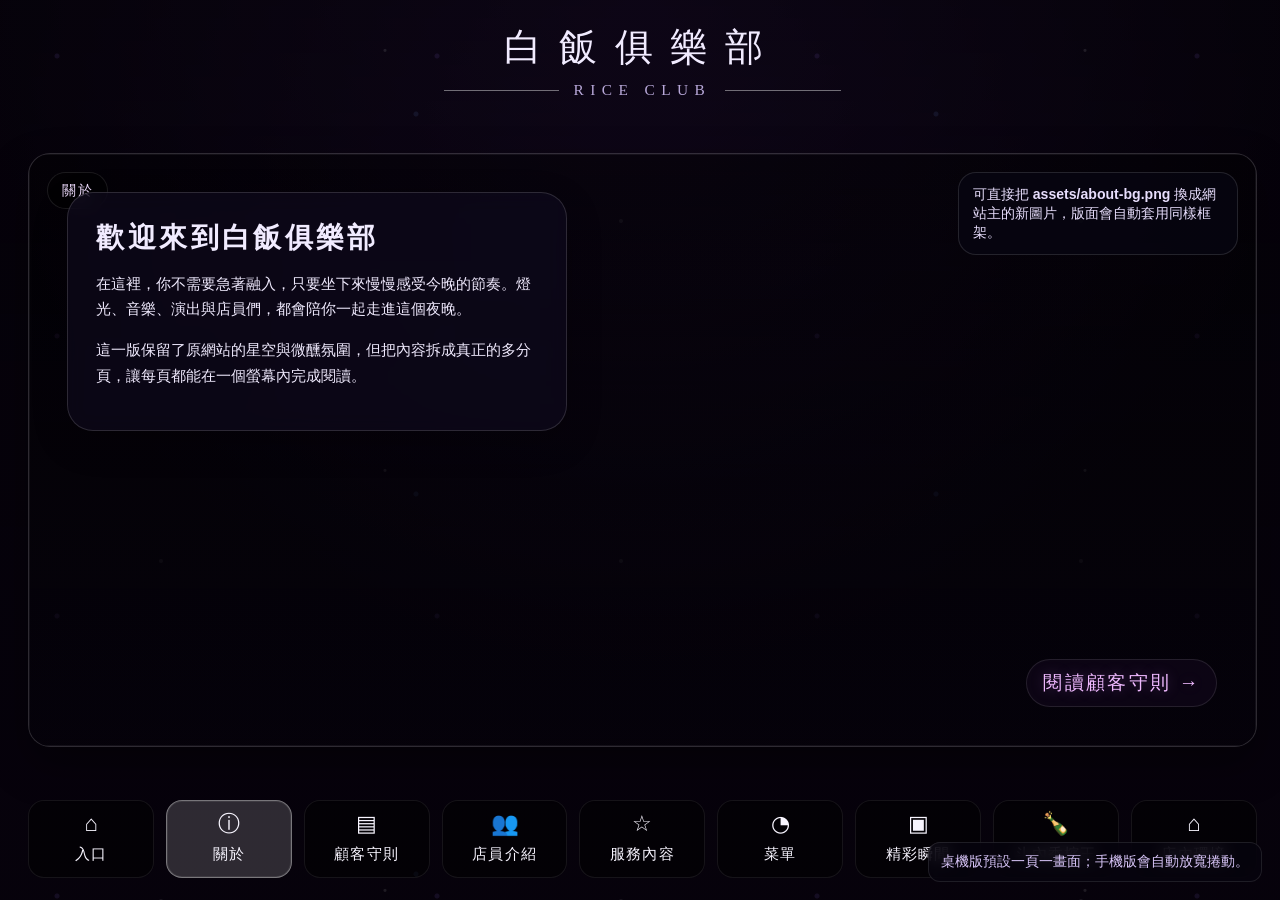
==== about.html @ c39b4acf "Add files via upload" ====
<!doctype html>
<html lang="zh-Hant">
<head>
  <meta charset="utf-8">
  <meta name="viewport" content="width=device-width, initial-scale=1">
  <title>關於｜白飯俱樂部 Demo</title>
  <link rel="stylesheet" href="style.css">
</head>
<body class="page">
  <div class="page-shell">
    <header class="site-header">
      <h1 class="brand-cn">白飯俱樂部</h1>
      <div class="brand-en-wrap"><span class="brand-line"></span><span class="brand-en">RICE CLUB</span><span class="brand-line"></span></div>
    </header>
    <main class="main-frame">
      <section class="showcase" style="background-image:url('assets/about-bg.png')">
        <div class="page-tag">關於</div>
        <div class="replace-box">可直接把 <strong>assets/about-bg.png</strong> 換成網站主的新圖片，版面會自動套用同樣框架。</div>
        <div class="content-overlay">
  <div class="content-top">
    <div class="info-card">
      <h2>歡迎來到白飯俱樂部</h2>
      <p>在這裡，你不需要急著融入，只要坐下來慢慢感受今晚的節奏。燈光、音樂、演出與店員們，都會陪你一起走進這個夜晚。</p>
      <p>這一版保留了原網站的星空與微醺氛圍，但把內容拆成真正的多分頁，讓每頁都能在一個螢幕內完成閱讀。</p>
    </div>
  </div>
  <a class="callout-link" href="rules.html">閱讀顧客守則 →</a></div>
      </section>
    </main>
    <nav class="bottom-nav"><a class="nav-btn" href="index.html"><span class="nav-icon">⌂</span><span class="nav-label">入口</span></a>
<a class="nav-btn active" href="about.html"><span class="nav-icon">ⓘ</span><span class="nav-label">關於</span></a>
<a class="nav-btn" href="rules.html"><span class="nav-icon">▤</span><span class="nav-label">顧客守則</span></a>
<a class="nav-btn" href="staff.html"><span class="nav-icon">👥</span><span class="nav-label">店員介紹</span></a>
<a class="nav-btn" href="services.html"><span class="nav-icon">☆</span><span class="nav-label">服務內容</span></a>
<a class="nav-btn" href="menu.html"><span class="nav-icon">◔</span><span class="nav-label">菜單</span></a>
<a class="nav-btn" href="gallery.html"><span class="nav-icon">▣</span><span class="nav-label">精彩瞬間</span></a>
<a class="nav-btn" href="ranking.html"><span class="nav-icon">🍾</span><span class="nav-label">斗內香檳王</span></a>
<a class="nav-btn" href="environment.html"><span class="nav-icon">⌂</span><span class="nav-label">店內環境</span></a></nav>
  </div>
  <div class="note">桌機版預設一頁一畫面；手機版會自動放寬捲動。</div>
</body>
</html>
---- style.css ----
:root {
  --bg: #07030f;
  --panel: rgba(10, 7, 20, 0.52);
  --panel-strong: rgba(7, 4, 15, 0.78);
  --line: rgba(255,255,255,0.16);
  --text: #f1ebff;
  --muted: #b8a8d9;
  --accent: #d38dff;
  --accent-2: #7aa2ff;
  --nav-bg: rgba(0,0,0,0.50);
  --nav-active: rgba(255,255,255,0.16);
  --shadow: 0 18px 40px rgba(0,0,0,0.38);
  --radius: 22px;
}
* { box-sizing: border-box; }
html { scroll-behavior: smooth; }
body {
  margin: 0;
  font-family: "Noto Sans TC", "Microsoft JhengHei", sans-serif;
  color: var(--text);
  background: radial-gradient(circle at top, #26133d 0%, #08030e 60%);
}
body.page {
  min-height: 100vh;
  overflow: hidden;
}
.page-shell {
  min-height: 100vh;
  display: grid;
  grid-template-rows: auto 1fr auto;
  padding: 18px 28px 22px;
  gap: 14px;
  position: relative;
  isolation: isolate;
}
.page-shell::before {
  content: "";
  position: fixed;
  inset: 0;
  background: linear-gradient(180deg, rgba(5,2,9,0.75), rgba(5,2,9,0.45));
  z-index: -2;
}
.page-shell::after {
  content: "";
  position: fixed;
  inset: 0;
  background-image:
    radial-gradient(circle at 15% 20%, rgba(160,120,255,0.18) 0 2px, transparent 3px),
    radial-gradient(circle at 35% 65%, rgba(255,255,255,0.12) 0 1.5px, transparent 2.5px),
    radial-gradient(circle at 80% 30%, rgba(120,170,255,0.17) 0 2px, transparent 3px),
    radial-gradient(circle at 55% 12%, rgba(255,255,255,0.18) 0 1px, transparent 2px);
  background-size: 380px 280px, 460px 340px, 520px 380px, 700px 420px;
  opacity: .55;
  z-index: -1;
  pointer-events: none;
}
.site-header {
  text-align: center;
  padding-top: 4px;
}
.brand-cn {
  font-family: Georgia, "Times New Roman", serif;
  font-size: clamp(1.8rem, 3vw, 3.4rem);
  letter-spacing: .45em;
  margin: 0;
  font-weight: 500;
}
.brand-en-wrap {
  display: inline-flex;
  align-items: center;
  gap: 14px;
  margin-top: 8px;
}
.brand-line {
  width: clamp(84px, 9vw, 160px);
  height: 1px;
  background: rgba(255,255,255,0.42);
}
.brand-en {
  font-family: Georgia, serif;
  letter-spacing: .42em;
  color: var(--muted);
  font-size: clamp(.8rem, 1.2vw, 1rem);
}
.main-frame {
  display: grid;
  place-items: center;
  min-height: 0;
}
.showcase {
  width: min(1500px, 96vw);
  height: min(66vh, 760px);
  border-radius: var(--radius);
  position: relative;
  overflow: hidden;
  border: 1px solid var(--line);
  box-shadow: var(--shadow);
  background-size: cover;
  background-position: center;
  background-repeat: no-repeat;
}
.showcase::before {
  content: "";
  position: absolute;
  inset: 0;
  background: linear-gradient(180deg, rgba(0,0,0,0.38), rgba(5,3,10,0.55));
}
.showcase::after {
  content: "";
  position: absolute;
  inset: 0;
  box-shadow: inset 0 0 0 1px rgba(255,255,255,0.06);
  pointer-events: none;
}
.content-overlay {
  position: absolute;
  inset: 0;
  display: grid;
  grid-template-rows: 1fr auto;
  padding: clamp(20px, 3vw, 40px);
}
.content-top {
  display: flex;
  align-items: flex-start;
  justify-content: space-between;
  gap: 20px;
}
.content-top.centered {
  justify-content: center;
  align-items: center;
  text-align: center;
}
.info-card {
  max-width: min(500px, 42vw);
  background: rgba(16, 11, 32, 0.58);
  border: 1px solid rgba(255,255,255,0.14);
  backdrop-filter: blur(10px);
  border-radius: 26px;
  padding: 26px 28px;
  box-shadow: 0 12px 35px rgba(0,0,0,0.22);
}
.info-card h2 {
  margin: 0 0 14px;
  font-size: clamp(1.2rem, 2.2vw, 2rem);
  letter-spacing: .12em;
}
.info-card p, .info-card li {
  color: #efe9fd;
  line-height: 1.75;
  font-size: clamp(.92rem, 1.15vw, 1.02rem);
}
.info-card ul {
  margin: 0;
  padding-left: 1.25rem;
}
.hero-copy {
  max-width: 760px;
  margin: auto auto 0;
  text-align: center;
}
.hero-copy .lead {
  font-size: clamp(1.6rem, 3vw, 3rem);
  letter-spacing: .16em;
  margin: 0 0 10px;
  color: #efcafc;
  text-shadow: 0 0 18px rgba(211,141,255,0.28);
}
.hero-copy p {
  margin: 0 auto;
  max-width: 740px;
  color: #ede4ff;
  font-size: clamp(1rem, 1.35vw, 1.18rem);
}
.page-tag {
  position: absolute;
  top: 18px;
  left: 18px;
  padding: 8px 14px;
  border-radius: 999px;
  background: rgba(0,0,0,0.45);
  border: 1px solid rgba(255,255,255,0.1);
  font-size: .9rem;
  letter-spacing: .12em;
  color: #f0ddff;
}
.callout-link {
  justify-self: end;
  align-self: end;
  display: inline-flex;
  align-items: center;
  gap: 10px;
  color: #efb9ff;
  text-decoration: none;
  font-size: clamp(1rem, 1.5vw, 1.25rem);
  letter-spacing: .12em;
  text-shadow: 0 0 14px rgba(211,141,255,0.28);
  padding: 10px 16px;
  border-radius: 999px;
  background: rgba(30, 14, 40, 0.35);
  border: 1px solid rgba(255,255,255,0.10);
}
.callout-link:hover { background: rgba(45, 18, 60, 0.55); }
.bottom-nav {
  width: min(1500px, 96vw);
  margin: 0 auto;
  display: grid;
  grid-template-columns: repeat(9, minmax(0,1fr));
  gap: 12px;
}
.nav-btn {
  display: flex;
  flex-direction: column;
  align-items: center;
  justify-content: center;
  min-height: 78px;
  text-decoration: none;
  color: #f8f5ff;
  border-radius: 16px;
  background: var(--nav-bg);
  border: 1px solid rgba(255,255,255,0.08);
  transition: transform .15s ease, background .18s ease, border-color .18s ease;
  text-align: center;
  padding: 8px;
}
.nav-btn:hover { transform: translateY(-2px); background: rgba(22,22,35,.72); }
.nav-btn.active {
  background: var(--nav-active);
  border-color: rgba(255,255,255,0.36);
  box-shadow: inset 0 0 0 1px rgba(255,255,255,0.08);
}
.nav-icon { font-size: 1.4rem; line-height: 1; margin-bottom: 8px; }
.nav-label { font-size: .95rem; letter-spacing: .08em; }
.note {
  position: fixed;
  right: 18px;
  bottom: 18px;
  z-index: 30;
  background: rgba(7,4,15,0.78);
  color: #d8c5f8;
  border: 1px solid rgba(255,255,255,0.10);
  padding: 10px 12px;
  border-radius: 12px;
  font-size: .85rem;
  backdrop-filter: blur(8px);
}
.two-col {
  display: grid;
  grid-template-columns: 1fr 1fr;
  gap: 24px;
  width: 100%;
  align-items: center;
}
.screenshot-panel {
  background: rgba(10, 7, 20, 0.42);
  border: 1px solid rgba(255,255,255,0.12);
  border-radius: 22px;
  padding: 10px;
  box-shadow: var(--shadow);
}
.screenshot-panel img {
  width: 100%;
  display: block;
  border-radius: 14px;
}
.replace-box {
  position: absolute;
  right: 18px;
  top: 18px;
  background: rgba(8,6,18,0.74);
  border: 1px solid rgba(255,255,255,0.12);
  border-radius: 18px;
  padding: 12px 14px;
  color: #e8defd;
  font-size: .88rem;
  max-width: 280px;
}
@media (max-width: 1180px) {
  body.page { overflow: auto; }
  .page-shell { min-height: auto; padding-bottom: 28px; }
  .showcase { height: auto; min-height: 68vh; }
  .two-col { grid-template-columns: 1fr; }
  .content-top { flex-direction: column; }
  .info-card { max-width: none; width: 100%; }
  .bottom-nav {
    grid-template-columns: repeat(3, 1fr);
    position: static;
  }
}
@media (max-width: 760px) {
  .page-shell { padding: 14px; gap: 12px; }
  .showcase { width: 100%; min-height: 62vh; }
  .content-overlay { padding: 18px; }
  .bottom-nav { width: 100%; gap: 8px; }
  .nav-btn { min-height: 64px; }
  .nav-icon { font-size: 1.2rem; margin-bottom: 6px; }
  .nav-label { font-size: .82rem; }
  .replace-box, .note { display: none; }
}
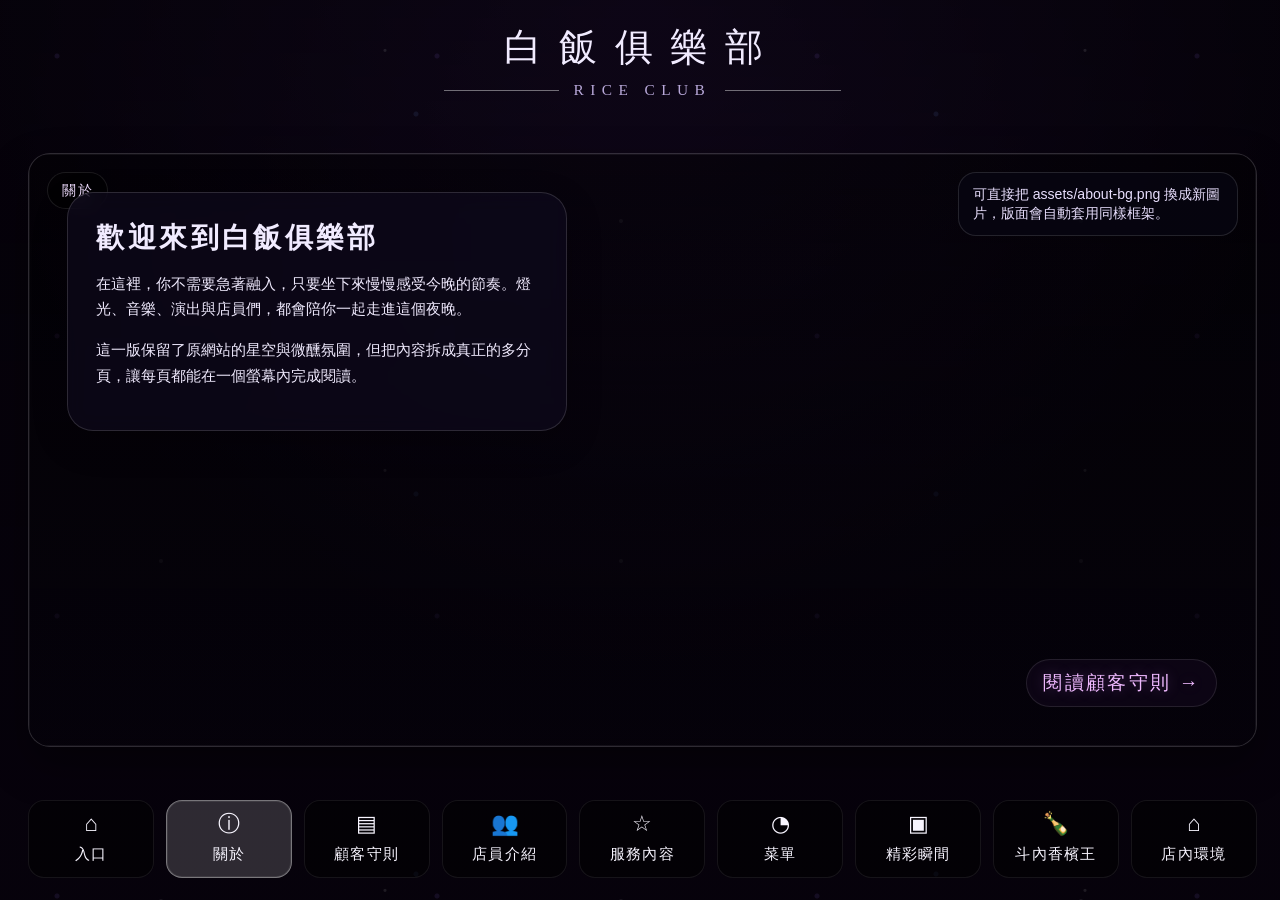
==== commit ae9f3477: "Simplify replace-box description in about.html Removed the mention of 'assets/' in the replace-box d" ====
--- a/about.html
+++ b/about.html
@@ -15,7 +15,7 @@
     <main class="main-frame">
       <section class="showcase" style="background-image:url('assets/about-bg.png')">
         <div class="page-tag">關於</div>
-        <div class="replace-box">可直接把 <strong>assets/about-bg.png</strong> 換成網站主的新圖片，版面會自動套用同樣框架。</div>
+        <div class="replace-box">可直接把 assets/about-bg.png 換成新圖片，版面會自動套用同樣框架。</div>
         <div class="content-overlay">
   <div class="content-top">
     <div class="info-card">
@@ -37,6 +37,5 @@
 <a class="nav-btn" href="ranking.html"><span class="nav-icon">🍾</span><span class="nav-label">斗內香檳王</span></a>
 <a class="nav-btn" href="environment.html"><span class="nav-icon">⌂</span><span class="nav-label">店內環境</span></a></nav>
   </div>
-  <div class="note">桌機版預設一頁一畫面；手機版會自動放寬捲動。</div>
 </body>
-</html>+</html>
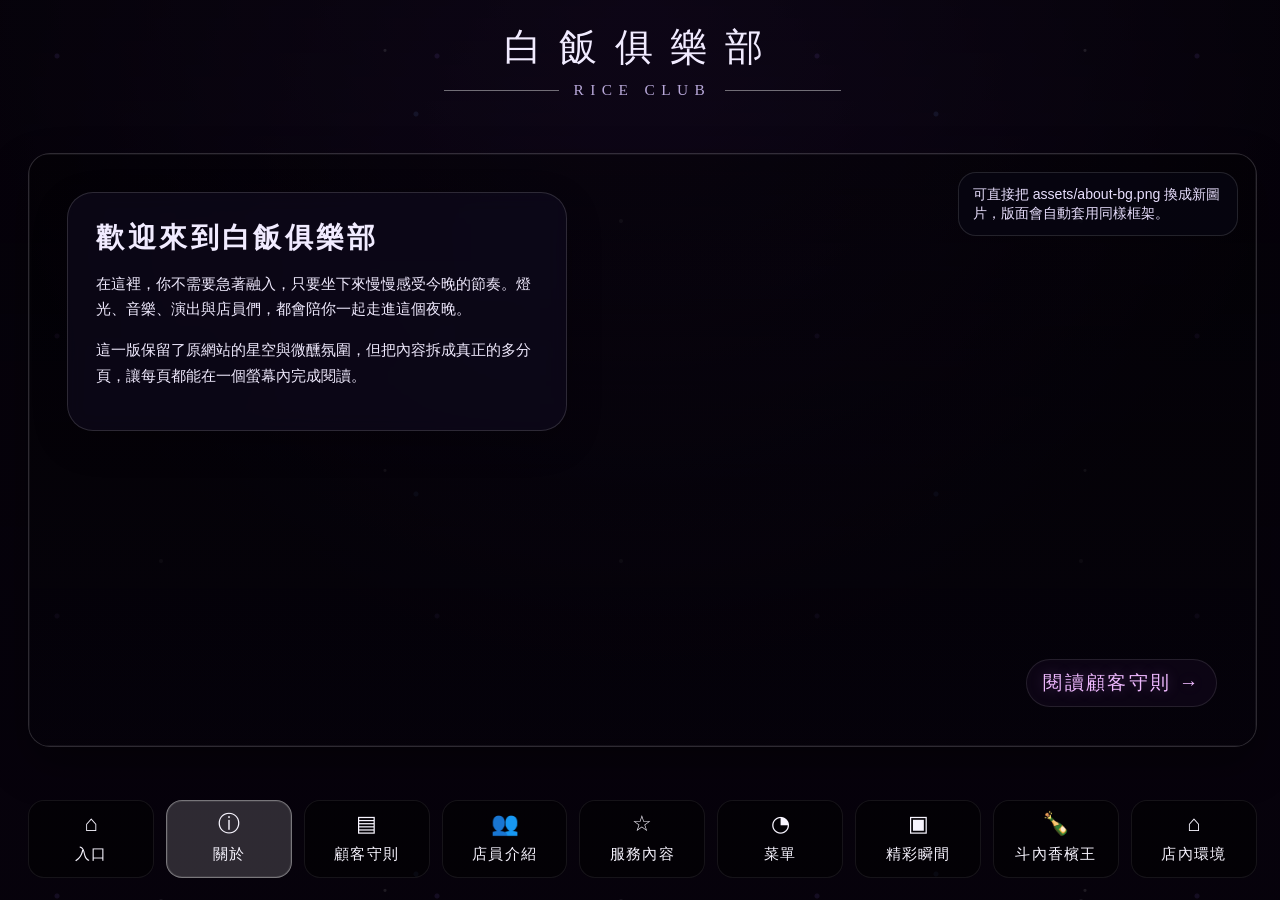
==== commit fb9a96cc: "Remove '關於' tag from about.html" ====
--- a/about.html
+++ b/about.html
@@ -14,7 +14,6 @@
     </header>
     <main class="main-frame">
       <section class="showcase" style="background-image:url('assets/about-bg.png')">
-        <div class="page-tag">關於</div>
         <div class="replace-box">可直接把 assets/about-bg.png 換成新圖片，版面會自動套用同樣框架。</div>
         <div class="content-overlay">
   <div class="content-top">
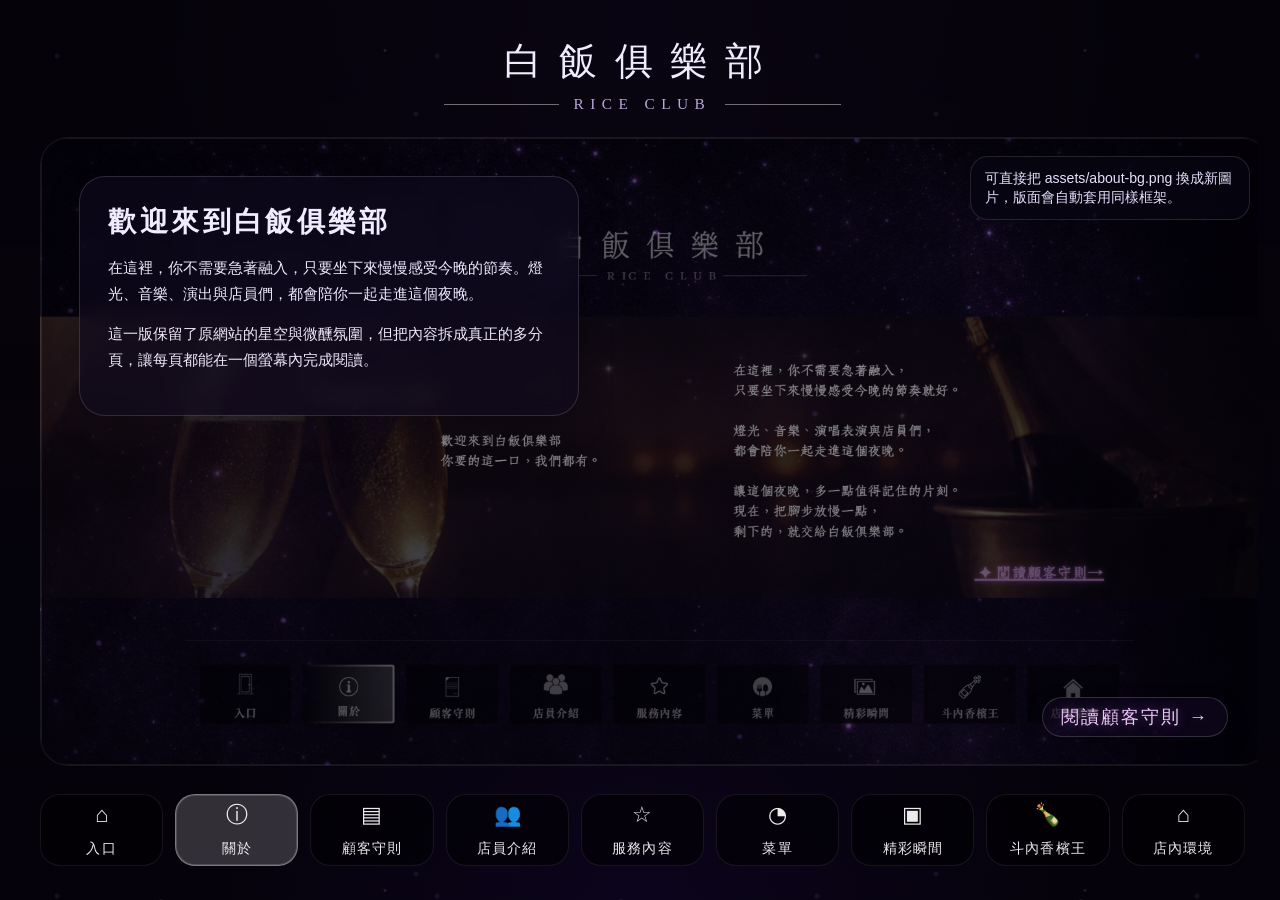
==== commit 7a786b0f: "Update about.html" ====
--- a/about.html
+++ b/about.html
@@ -26,15 +26,17 @@
   <a class="callout-link" href="rules.html">閱讀顧客守則 →</a></div>
       </section>
     </main>
-    <nav class="bottom-nav"><a class="nav-btn" href="index.html"><span class="nav-icon">⌂</span><span class="nav-label">入口</span></a>
-<a class="nav-btn active" href="about.html"><span class="nav-icon">ⓘ</span><span class="nav-label">關於</span></a>
-<a class="nav-btn" href="rules.html"><span class="nav-icon">▤</span><span class="nav-label">顧客守則</span></a>
-<a class="nav-btn" href="staff.html"><span class="nav-icon">👥</span><span class="nav-label">店員介紹</span></a>
-<a class="nav-btn" href="services.html"><span class="nav-icon">☆</span><span class="nav-label">服務內容</span></a>
-<a class="nav-btn" href="menu.html"><span class="nav-icon">◔</span><span class="nav-label">菜單</span></a>
-<a class="nav-btn" href="gallery.html"><span class="nav-icon">▣</span><span class="nav-label">精彩瞬間</span></a>
-<a class="nav-btn" href="ranking.html"><span class="nav-icon">🍾</span><span class="nav-label">斗內香檳王</span></a>
-<a class="nav-btn" href="environment.html"><span class="nav-icon">⌂</span><span class="nav-label">店內環境</span></a></nav>
+    <nav class="bottom-nav">
+  <a class="nav-btn" href="index.html"><span class="nav-icon">⌂</span><span class="nav-label">入口</span></a>
+  <a class="nav-btn active" href="about.html"><span class="nav-icon">ⓘ</span><span class="nav-label">關於</span></a>
+  <a class="nav-btn" href="rules.html"><span class="nav-icon">▤</span><span class="nav-label">顧客守則</span></a>
+  <a class="nav-btn" href="staff.html"><span class="nav-icon">👥</span><span class="nav-label">店員介紹</span></a>
+  <a class="nav-btn" href="services.html"><span class="nav-icon">☆</span><span class="nav-label">服務內容</span></a>
+  <a class="nav-btn" href="menu.html"><span class="nav-icon">◔</span><span class="nav-label">菜單</span></a>
+  <a class="nav-btn" href="gallery.html"><span class="nav-icon">▣</span><span class="nav-label">精彩瞬間</span></a>
+  <a class="nav-btn" href="ranking.html"><span class="nav-icon">🍾</span><span class="nav-label">斗內香檳王</span></a>
+  <a class="nav-btn" href="environment.html"><span class="nav-icon">⌂</span><span class="nav-label">店內環境</span></a>
+</nav>
   </div>
 </body>
 </html>
--- a/style.css
+++ b/style.css
@@ -296,3 +296,324 @@
   .nav-label { font-size: .82rem; }
   .replace-box, .note { display: none; }
 }
+html, body {
+  height: 100%;
+  margin: 0;
+}
+
+body.page {
+  min-height: 100vh;
+  overflow: hidden;
+}
+
+.page-shell {
+  height: 100vh;
+  display: grid;
+  grid-template-rows: auto 1fr auto;
+  background:
+    radial-gradient(circle at top, rgba(90, 55, 160, 0.22), transparent 45%),
+    radial-gradient(circle at bottom, rgba(30, 10, 70, 0.55), transparent 40%),
+    #06030d;
+}
+
+.site-header {
+  padding: 18px 0 10px;
+  text-align: center;
+  flex-shrink: 0;
+}
+
+.main-frame {
+  min-height: 0;
+  overflow: hidden;
+  padding: 0 12px;
+}
+
+.showcase {
+  position: relative;
+  height: 100%;
+  min-height: 0;
+  overflow: hidden;
+  border-radius: 28px;
+  background-size: cover;
+  background-position: center center;
+  background-repeat: no-repeat;
+  border: 1px solid rgba(255,255,255,0.08);
+  box-shadow: inset 0 0 0 1px rgba(255,255,255,0.03);
+}
+
+.showcase::before {
+  content: "";
+  position: absolute;
+  inset: 0;
+  background: linear-gradient(to bottom, rgba(4, 2, 10, 0.35), rgba(4, 2, 10, 0.55));
+  pointer-events: none;
+}
+
+.content-overlay {
+  position: relative;
+  z-index: 1;
+  height: 100%;
+}
+
+.bottom-nav {
+  display: grid;
+  grid-template-columns: repeat(9, minmax(0, 1fr));
+  gap: 12px;
+  padding: 14px 12px 12px;
+}
+
+.nav-btn {
+  min-height: 72px;
+  border-radius: 20px;
+  background: rgba(0,0,0,0.52);
+  border: 1px solid rgba(255,255,255,0.08);
+  color: rgba(255,255,255,0.92);
+  text-decoration: none;
+  display: flex;
+  flex-direction: column;
+  justify-content: center;
+  align-items: center;
+  gap: 6px;
+}
+
+.nav-btn.active {
+  background: rgba(255,255,255,0.18);
+  box-shadow: inset 0 0 0 1px rgba(255,255,255,0.15);
+}
+
+.nav-icon {
+  font-size: 22px;
+  line-height: 1;
+}
+
+.nav-label {
+  font-size: 14px;
+  line-height: 1.2;
+}
+
+/* index 背景滿版但不滾動 */
+.showcase[style*="index-bg.png"] {
+  background-size: cover;
+  background-position: center;
+}
+
+/* about */
+.about-showcase .content-overlay {
+  background: transparent !important;
+  border: none !important;
+  box-shadow: none !important;
+}
+
+.about-split {
+  display: grid;
+  grid-template-columns: 1fr 1.15fr;
+  align-items: center;
+  gap: 72px;
+  height: 100%;
+  padding: 36px 72px 28px;
+}
+
+.about-left,
+.about-right {
+  background: transparent;
+  border: 0;
+  box-shadow: none;
+}
+
+.about-welcome {
+  margin: 0;
+  font-size: clamp(26px, 2.8vw, 44px);
+  line-height: 1.55;
+  font-weight: 500;
+  color: rgba(255,255,255,0.96);
+  text-shadow: 0 0 18px rgba(255, 215, 255, 0.18);
+}
+
+.about-right {
+  font-size: clamp(15px, 1.05vw, 21px);
+  line-height: 2;
+  color: rgba(255,255,255,0.92);
+}
+
+.about-right p {
+  margin: 0 0 18px;
+}
+
+.callout-link {
+  display: inline-block;
+  margin-top: 10px;
+  color: #e9b7ff;
+  text-decoration: none;
+  font-size: 20px;
+  text-shadow: 0 0 12px rgba(224, 153, 255, 0.35);
+}
+
+/* rules */
+.rules-layout {
+  display: grid;
+  grid-template-columns: 1fr 1.15fr;
+  align-items: center;
+  gap: 36px;
+  height: 100%;
+  padding: 28px 58px 24px;
+}
+
+.rules-link-wrap {
+  display: flex;
+  align-items: end;
+  justify-content: center;
+  height: 100%;
+  padding-bottom: 60px;
+}
+
+.rules-panel {
+  justify-self: end;
+  width: min(100%, 720px);
+  padding: 34px 36px;
+  border-radius: 32px;
+  background: rgba(35, 28, 68, 0.56);
+  border: 1px solid rgba(255,255,255,0.10);
+  box-shadow: 0 12px 30px rgba(0,0,0,0.22);
+  color: rgba(255,255,255,0.92);
+  backdrop-filter: blur(3px);
+  font-size: 13px;
+  line-height: 1.8;
+}
+
+.rules-title {
+  margin: 0 0 18px;
+  text-align: center;
+  font-size: 26px;
+  font-weight: 500;
+}
+
+.rules-panel ul {
+  margin: 0;
+  padding-left: 20px;
+}
+
+.rules-panel li {
+  margin-bottom: 7px;
+}
+
+/* staff */
+.staff-layout {
+  display: grid;
+  grid-template-rows: 1fr auto;
+  gap: 16px;
+  height: 100%;
+  padding: 24px 40px 22px;
+}
+
+.staff-grid {
+  display: grid;
+  grid-template-columns: repeat(5, 1fr);
+  grid-auto-rows: minmax(92px, 1fr);
+  gap: 10px;
+  align-content: center;
+}
+
+.staff-card {
+  position: relative;
+  overflow: hidden;
+  border-radius: 4px;
+  background: rgba(255,255,255,0.05);
+  border: 1px solid rgba(255,255,255,0.10);
+}
+
+.staff-card img {
+  width: 100%;
+  height: 100%;
+  object-fit: cover;
+  display: block;
+}
+
+.staff-card-lg {
+  grid-row: span 2;
+}
+
+.staff-card.placeholder {
+  display: flex;
+  align-items: center;
+  justify-content: center;
+  color: rgba(255,255,255,0.35);
+  font-size: 18px;
+  letter-spacing: 0.03em;
+  background: rgba(255,255,255,0.04);
+}
+
+.staff-layout .callout-link {
+  justify-self: end;
+  margin-top: 0;
+}
+
+/* 小一點時避免爆版 */
+@media (max-width: 1200px) {
+  .bottom-nav {
+    gap: 8px;
+  }
+
+  .nav-label {
+    font-size: 12px;
+  }
+
+  .about-split,
+  .rules-layout {
+    gap: 32px;
+    padding: 24px 32px 20px;
+  }
+
+  .staff-layout {
+    padding: 20px 24px 18px;
+  }
+}
+/* 每頁主內容區要能給右下角定位 */
+.showcase {
+  position: relative;
+}
+
+.content-overlay {
+  position: relative;
+  height: 100%;
+}
+
+/* 下一頁連結固定在右下角 */
+.callout-link {
+  position: absolute;
+  right: 40px;
+  bottom: 28px;
+  z-index: 3;
+  display: inline-flex;
+  align-items: center;
+  justify-content: center;
+  padding: 10px 18px;
+  border-radius: 999px;
+  background: rgba(20, 10, 38, 0.52);
+  border: 1px solid rgba(255, 255, 255, 0.16);
+  color: #f1c8ff;
+  text-decoration: none;
+  font-size: 18px;
+  line-height: 1;
+  text-shadow: 0 0 12px rgba(224, 153, 255, 0.35);
+  box-shadow: 0 10px 24px rgba(0, 0, 0, 0.22);
+}
+
+/* 避免個別頁面把它擠走 */
+.staff-layout .callout-link,
+.about-right .callout-link,
+.rules-link-wrap .callout-link {
+  position: absolute;
+  right: 40px;
+  bottom: 28px;
+  margin: 0;
+}
+
+/* 小螢幕時稍微內縮 */
+@media (max-width: 1200px) {
+  .callout-link {
+    right: 24px;
+    bottom: 20px;
+    font-size: 16px;
+    padding: 9px 16px;
+  }
+}
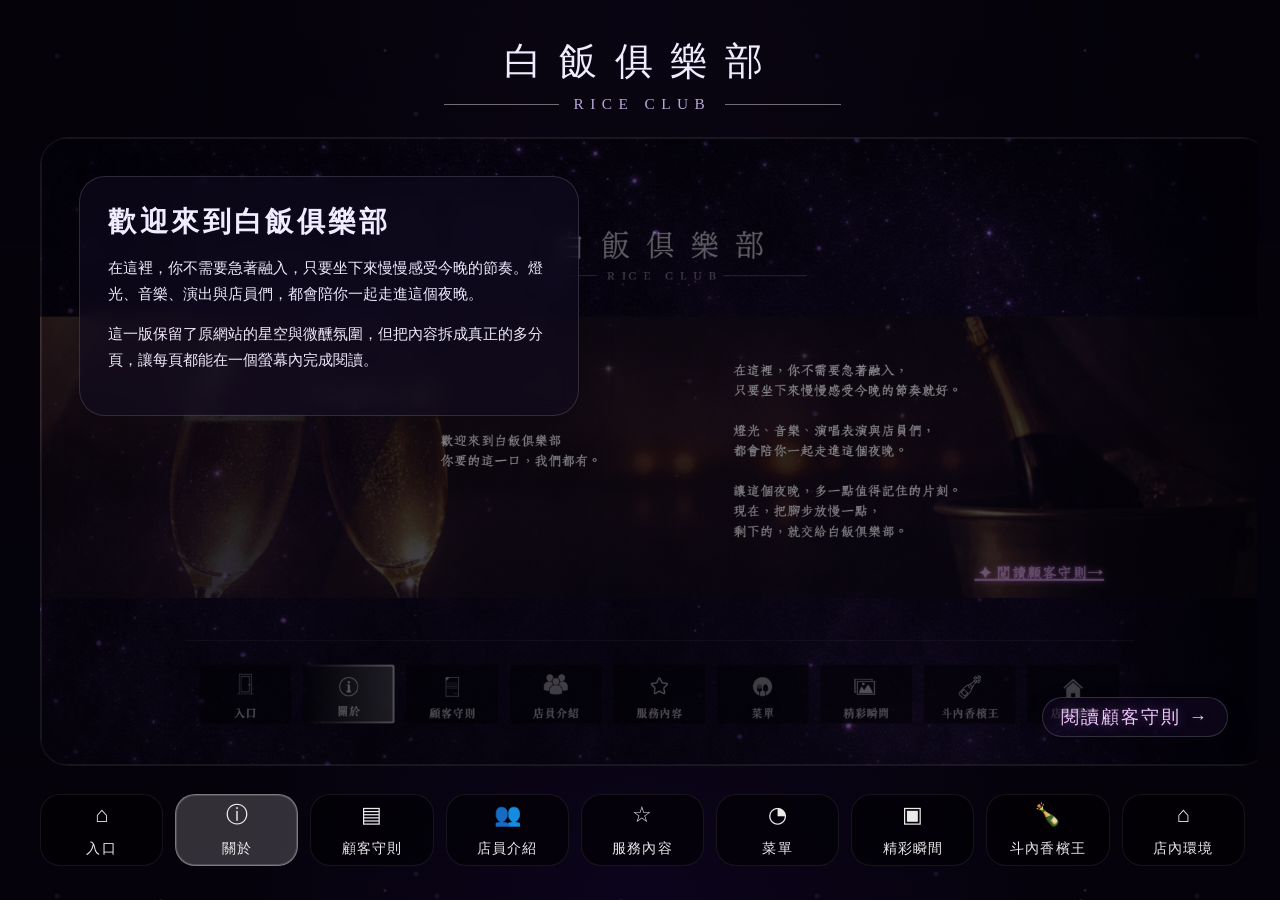
==== commit ce59e0e7: "Update about.html" ====
--- a/about.html
+++ b/about.html
@@ -14,7 +14,6 @@
     </header>
     <main class="main-frame">
       <section class="showcase" style="background-image:url('assets/about-bg.png')">
-        <div class="replace-box">可直接把 assets/about-bg.png 換成新圖片，版面會自動套用同樣框架。</div>
         <div class="content-overlay">
   <div class="content-top">
     <div class="info-card">
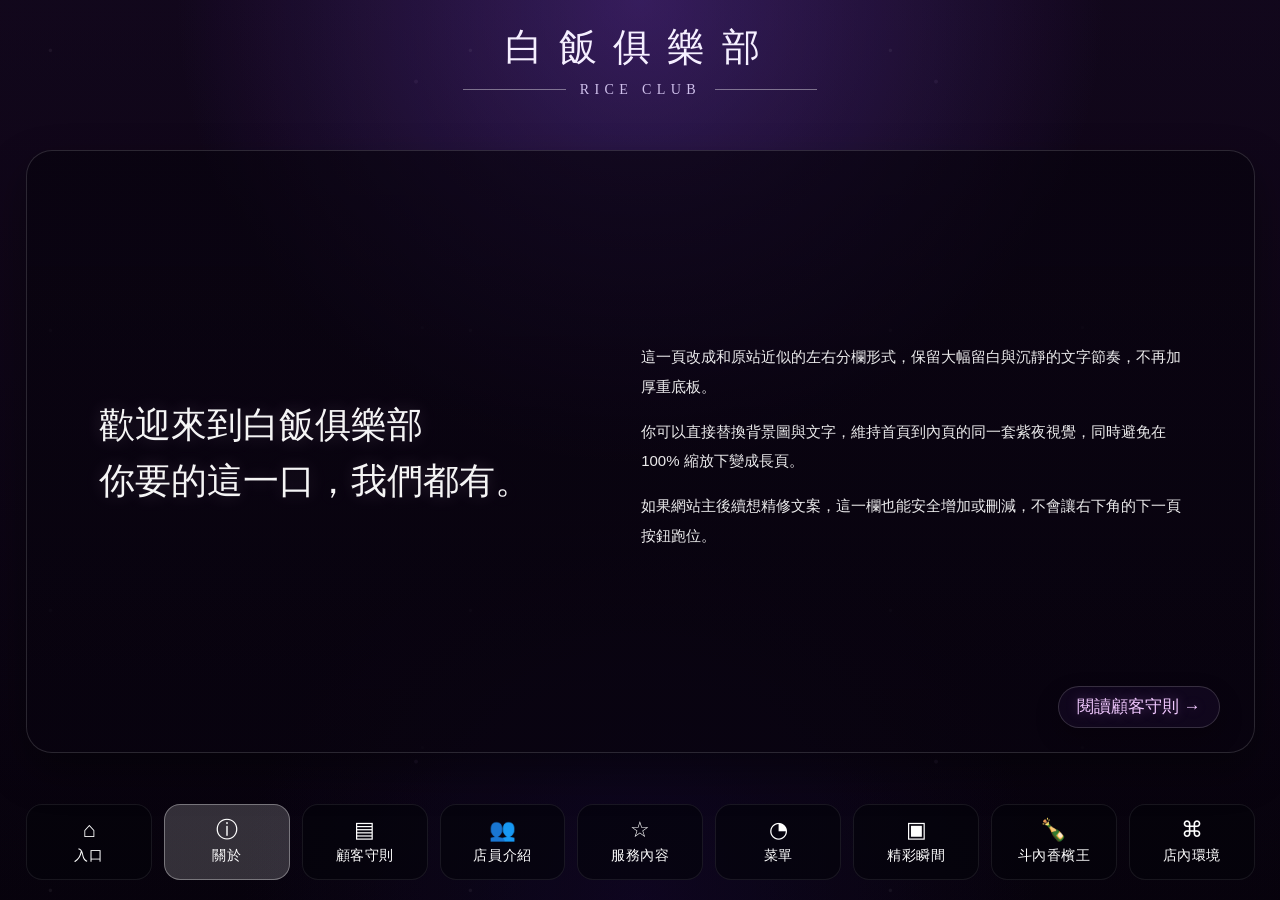
==== commit 9152c2f4: "Add files via upload" ====
--- a/about.html
+++ b/about.html
@@ -1,41 +1,30 @@
 <!doctype html>
 <html lang="zh-Hant">
-<head>
-  <meta charset="utf-8">
-  <meta name="viewport" content="width=device-width, initial-scale=1">
-  <title>關於｜白飯俱樂部 Demo</title>
-  <link rel="stylesheet" href="style.css">
-</head>
-<body class="page">
-  <div class="page-shell">
-    <header class="site-header">
-      <h1 class="brand-cn">白飯俱樂部</h1>
-      <div class="brand-en-wrap"><span class="brand-line"></span><span class="brand-en">RICE CLUB</span><span class="brand-line"></span></div>
-    </header>
-    <main class="main-frame">
-      <section class="showcase" style="background-image:url('assets/about-bg.png')">
-        <div class="content-overlay">
-  <div class="content-top">
-    <div class="info-card">
-      <h2>歡迎來到白飯俱樂部</h2>
-      <p>在這裡，你不需要急著融入，只要坐下來慢慢感受今晚的節奏。燈光、音樂、演出與店員們，都會陪你一起走進這個夜晚。</p>
-      <p>這一版保留了原網站的星空與微醺氛圍，但把內容拆成真正的多分頁，讓每頁都能在一個螢幕內完成閱讀。</p>
-    </div>
+<head><meta charset="utf-8"><meta name="viewport" content="width=device-width, initial-scale=1"><title>關於｜白飯俱樂部</title><link rel="stylesheet" href="style.css"></head>
+<body class="page"><div class="page-shell">
+<header class="site-header"><h1 class="brand-cn">白飯俱樂部</h1><div class="brand-en-wrap"><span class="brand-line"></span><span class="brand-en">RICE CLUB</span><span class="brand-line"></span></div></header>
+<main class="main-frame">
+<section class="showcase" style="background-image:url('assets/about-bg.png')">
+<div class="content-overlay about-split">
+  <div class="about-left">
+    <h2 class="about-welcome">歡迎來到白飯俱樂部<br>你要的這一口，我們都有。</h2>
   </div>
-  <a class="callout-link" href="rules.html">閱讀顧客守則 →</a></div>
-      </section>
-    </main>
-    <nav class="bottom-nav">
-  <a class="nav-btn" href="index.html"><span class="nav-icon">⌂</span><span class="nav-label">入口</span></a>
-  <a class="nav-btn active" href="about.html"><span class="nav-icon">ⓘ</span><span class="nav-label">關於</span></a>
-  <a class="nav-btn" href="rules.html"><span class="nav-icon">▤</span><span class="nav-label">顧客守則</span></a>
-  <a class="nav-btn" href="staff.html"><span class="nav-icon">👥</span><span class="nav-label">店員介紹</span></a>
-  <a class="nav-btn" href="services.html"><span class="nav-icon">☆</span><span class="nav-label">服務內容</span></a>
-  <a class="nav-btn" href="menu.html"><span class="nav-icon">◔</span><span class="nav-label">菜單</span></a>
-  <a class="nav-btn" href="gallery.html"><span class="nav-icon">▣</span><span class="nav-label">精彩瞬間</span></a>
-  <a class="nav-btn" href="ranking.html"><span class="nav-icon">🍾</span><span class="nav-label">斗內香檳王</span></a>
-  <a class="nav-btn" href="environment.html"><span class="nav-icon">⌂</span><span class="nav-label">店內環境</span></a>
-</nav>
+  <div class="about-right">
+    <p>這一頁改成和原站近似的左右分欄形式，保留大幅留白與沉靜的文字節奏，不再加厚重底板。</p>
+    <p>你可以直接替換背景圖與文字，維持首頁到內頁的同一套紫夜視覺，同時避免在 100% 縮放下變成長頁。</p>
+    <p>如果網站主後續想精修文案，這一欄也能安全增加或刪減，不會讓右下角的下一頁按鈕跑位。</p>
   </div>
-</body>
-</html>
+  <a class="callout-link" href="rules.html">閱讀顧客守則 →</a>
+</div>
+</section></main>
+<nav class="bottom-nav">
+<a class="nav-btn" href="index.html"><span class="nav-icon">⌂</span><span class="nav-label">入口</span></a>
+<a class="nav-btn active" href="about.html"><span class="nav-icon">ⓘ</span><span class="nav-label">關於</span></a>
+<a class="nav-btn" href="rules.html"><span class="nav-icon">▤</span><span class="nav-label">顧客守則</span></a>
+<a class="nav-btn" href="staff.html"><span class="nav-icon">👥</span><span class="nav-label">店員介紹</span></a>
+<a class="nav-btn" href="services.html"><span class="nav-icon">☆</span><span class="nav-label">服務內容</span></a>
+<a class="nav-btn" href="menu.html"><span class="nav-icon">◔</span><span class="nav-label">菜單</span></a>
+<a class="nav-btn" href="gallery.html"><span class="nav-icon">▣</span><span class="nav-label">精彩瞬間</span></a>
+<a class="nav-btn" href="ranking.html"><span class="nav-icon">🍾</span><span class="nav-label">斗內香檳王</span></a>
+<a class="nav-btn" href="environment.html"><span class="nav-icon">⌘</span><span class="nav-label">店內環境</span></a>
+</nav></div></body></html>
--- a/style.css
+++ b/style.css
@@ -1,428 +1,269 @@
 :root {
   --bg: #07030f;
-  --panel: rgba(10, 7, 20, 0.52);
-  --panel-strong: rgba(7, 4, 15, 0.78);
-  --line: rgba(255,255,255,0.16);
-  --text: #f1ebff;
-  --muted: #b8a8d9;
-  --accent: #d38dff;
-  --accent-2: #7aa2ff;
-  --nav-bg: rgba(0,0,0,0.50);
-  --nav-active: rgba(255,255,255,0.16);
-  --shadow: 0 18px 40px rgba(0,0,0,0.38);
-  --radius: 22px;
-}
+  --bg-2: #120720;
+  --panel: rgba(20, 12, 38, 0.48);
+  --panel-strong: rgba(32, 20, 60, 0.58);
+  --line: rgba(255,255,255,0.14);
+  --line-strong: rgba(255,255,255,0.24);
+  --text: #f5efff;
+  --muted: #d0c1ec;
+  --accent: #e4a7ff;
+  --accent-2: #ffe8ff;
+  --shadow: 0 18px 40px rgba(0,0,0,0.35);
+  --radius: 26px;
+  --nav-bg: rgba(4,4,10,0.62);
+  --nav-active: rgba(255,255,255,0.18);
+}
+
 * { box-sizing: border-box; }
-html { scroll-behavior: smooth; }
+html, body { height: 100%; margin: 0; }
 body {
-  margin: 0;
   font-family: "Noto Sans TC", "Microsoft JhengHei", sans-serif;
   color: var(--text);
-  background: radial-gradient(circle at top, #26133d 0%, #08030e 60%);
+  background:
+    radial-gradient(circle at top, rgba(93, 53, 162, 0.55), transparent 42%),
+    radial-gradient(circle at bottom, rgba(18, 8, 40, 0.85), transparent 36%),
+    linear-gradient(180deg, #14081f 0%, #08030e 100%);
 }
 body.page {
   min-height: 100vh;
   overflow: hidden;
 }
+
 .page-shell {
-  min-height: 100vh;
+  position: relative;
+  height: 100vh;
   display: grid;
   grid-template-rows: auto 1fr auto;
-  padding: 18px 28px 22px;
   gap: 14px;
-  position: relative;
-  isolation: isolate;
-}
+  padding: 18px 26px 20px;
+}
+
 .page-shell::before {
   content: "";
   position: fixed;
   inset: 0;
-  background: linear-gradient(180deg, rgba(5,2,9,0.75), rgba(5,2,9,0.45));
+  background: linear-gradient(180deg, rgba(5,2,9,0.10), rgba(5,2,9,0.16));
+  pointer-events: none;
   z-index: -2;
 }
+
 .page-shell::after {
   content: "";
   position: fixed;
   inset: 0;
   background-image:
-    radial-gradient(circle at 15% 20%, rgba(160,120,255,0.18) 0 2px, transparent 3px),
-    radial-gradient(circle at 35% 65%, rgba(255,255,255,0.12) 0 1.5px, transparent 2.5px),
-    radial-gradient(circle at 80% 30%, rgba(120,170,255,0.17) 0 2px, transparent 3px),
-    radial-gradient(circle at 55% 12%, rgba(255,255,255,0.18) 0 1px, transparent 2px);
-  background-size: 380px 280px, 460px 340px, 520px 380px, 700px 420px;
-  opacity: .55;
+    radial-gradient(circle at 12% 18%, rgba(255,255,255,0.11) 0 1.2px, transparent 2.2px),
+    radial-gradient(circle at 80% 24%, rgba(221,188,255,0.12) 0 1.4px, transparent 2.4px),
+    radial-gradient(circle at 64% 78%, rgba(255,255,255,0.08) 0 1px, transparent 2px);
+  background-size: 420px 280px, 520px 340px, 660px 420px;
+  opacity: .5;
+  pointer-events: none;
   z-index: -1;
-  pointer-events: none;
-}
+}
+
 .site-header {
   text-align: center;
   padding-top: 4px;
 }
+
 .brand-cn {
-  font-family: Georgia, "Times New Roman", serif;
-  font-size: clamp(1.8rem, 3vw, 3.4rem);
-  letter-spacing: .45em;
   margin: 0;
+  font-family: Georgia, serif;
   font-weight: 500;
-}
+  font-size: clamp(1.8rem, 3vw, 3.25rem);
+  letter-spacing: .42em;
+}
+
 .brand-en-wrap {
   display: inline-flex;
   align-items: center;
   gap: 14px;
   margin-top: 8px;
 }
+
 .brand-line {
-  width: clamp(84px, 9vw, 160px);
+  width: clamp(78px, 8vw, 150px);
   height: 1px;
-  background: rgba(255,255,255,0.42);
-}
+  background: rgba(255,255,255,0.4);
+}
+
 .brand-en {
   font-family: Georgia, serif;
-  letter-spacing: .42em;
   color: var(--muted);
-  font-size: clamp(.8rem, 1.2vw, 1rem);
-}
+  letter-spacing: .38em;
+  font-size: clamp(.8rem, 1.1vw, .98rem);
+}
+
 .main-frame {
+  min-height: 0;
   display: grid;
   place-items: center;
-  min-height: 0;
-}
+}
+
 .showcase {
+  position: relative;
   width: min(1500px, 96vw);
-  height: min(66vh, 760px);
+  height: min(67vh, 760px);
+  overflow: hidden;
   border-radius: var(--radius);
-  position: relative;
-  overflow: hidden;
   border: 1px solid var(--line);
   box-shadow: var(--shadow);
+  background-color: rgba(8,4,15,0.66);
   background-size: cover;
   background-position: center;
   background-repeat: no-repeat;
 }
+
 .showcase::before {
   content: "";
   position: absolute;
   inset: 0;
-  background: linear-gradient(180deg, rgba(0,0,0,0.38), rgba(5,3,10,0.55));
-}
-.showcase::after {
-  content: "";
-  position: absolute;
-  inset: 0;
-  box-shadow: inset 0 0 0 1px rgba(255,255,255,0.06);
+  background: linear-gradient(180deg, rgba(10, 4, 18, 0.10), rgba(10, 4, 18, 0.20));
   pointer-events: none;
 }
+
 .content-overlay {
   position: absolute;
   inset: 0;
-  display: grid;
-  grid-template-rows: 1fr auto;
-  padding: clamp(20px, 3vw, 40px);
-}
-.content-top {
-  display: flex;
-  align-items: flex-start;
-  justify-content: space-between;
-  gap: 20px;
-}
-.content-top.centered {
-  justify-content: center;
-  align-items: center;
-  text-align: center;
-}
-.info-card {
-  max-width: min(500px, 42vw);
-  background: rgba(16, 11, 32, 0.58);
-  border: 1px solid rgba(255,255,255,0.14);
-  backdrop-filter: blur(10px);
-  border-radius: 26px;
-  padding: 26px 28px;
-  box-shadow: 0 12px 35px rgba(0,0,0,0.22);
-}
-.info-card h2 {
-  margin: 0 0 14px;
-  font-size: clamp(1.2rem, 2.2vw, 2rem);
-  letter-spacing: .12em;
-}
-.info-card p, .info-card li {
-  color: #efe9fd;
-  line-height: 1.75;
-  font-size: clamp(.92rem, 1.15vw, 1.02rem);
-}
-.info-card ul {
-  margin: 0;
-  padding-left: 1.25rem;
-}
-.hero-copy {
-  max-width: 760px;
-  margin: auto auto 0;
-  text-align: center;
-}
-.hero-copy .lead {
-  font-size: clamp(1.6rem, 3vw, 3rem);
-  letter-spacing: .16em;
-  margin: 0 0 10px;
-  color: #efcafc;
-  text-shadow: 0 0 18px rgba(211,141,255,0.28);
-}
-.hero-copy p {
-  margin: 0 auto;
-  max-width: 740px;
-  color: #ede4ff;
-  font-size: clamp(1rem, 1.35vw, 1.18rem);
-}
+  padding: 30px;
+}
+
 .page-tag {
   position: absolute;
   top: 18px;
   left: 18px;
   padding: 8px 14px;
   border-radius: 999px;
-  background: rgba(0,0,0,0.45);
-  border: 1px solid rgba(255,255,255,0.1);
+  background: rgba(0,0,0,0.38);
+  border: 1px solid rgba(255,255,255,0.12);
+  color: #f0ddff;
   font-size: .9rem;
   letter-spacing: .12em;
-  color: #f0ddff;
-}
+}
+
+.hero-layout {
+  display: grid;
+  place-items: center;
+  height: 100%;
+  text-align: center;
+}
+
+.hero-copy {
+  max-width: 880px;
+}
+
+.hero-copy .lead {
+  margin: 0;
+  font-size: clamp(1.8rem, 3.4vw, 3.25rem);
+  letter-spacing: .15em;
+  color: #f1d2ff;
+  text-shadow: 0 0 18px rgba(211,141,255,0.25);
+}
+
+.hero-copy .sublead {
+  margin: 14px auto 0;
+  max-width: 760px;
+  font-size: clamp(.95rem, 1.2vw, 1.1rem);
+  line-height: 1.8;
+  color: rgba(255,255,255,0.88);
+}
+
 .callout-link {
-  justify-self: end;
-  align-self: end;
+  position: absolute;
+  right: 34px;
+  bottom: 24px;
+  z-index: 4;
   display: inline-flex;
   align-items: center;
-  gap: 10px;
-  color: #efb9ff;
+  justify-content: center;
+  min-height: 42px;
+  padding: 10px 18px;
+  border-radius: 999px;
+  background: rgba(24, 12, 42, 0.54);
+  border: 1px solid rgba(255,255,255,0.16);
+  box-shadow: 0 10px 24px rgba(0,0,0,0.22);
+  color: #f1c8ff;
   text-decoration: none;
-  font-size: clamp(1rem, 1.5vw, 1.25rem);
-  letter-spacing: .12em;
-  text-shadow: 0 0 14px rgba(211,141,255,0.28);
-  padding: 10px 16px;
-  border-radius: 999px;
-  background: rgba(30, 14, 40, 0.35);
-  border: 1px solid rgba(255,255,255,0.10);
-}
-.callout-link:hover { background: rgba(45, 18, 60, 0.55); }
+  font-size: 17px;
+  line-height: 1;
+  text-shadow: 0 0 12px rgba(224,153,255,0.35);
+}
+
+.callout-link:hover {
+  background: rgba(48, 21, 72, 0.62);
+}
+
 .bottom-nav {
   width: min(1500px, 96vw);
   margin: 0 auto;
   display: grid;
-  grid-template-columns: repeat(9, minmax(0,1fr));
+  grid-template-columns: repeat(9, 1fr);
   gap: 12px;
 }
+
 .nav-btn {
   display: flex;
   flex-direction: column;
   align-items: center;
   justify-content: center;
-  min-height: 78px;
-  text-decoration: none;
-  color: #f8f5ff;
+  min-height: 76px;
+  padding: 8px;
   border-radius: 16px;
   background: var(--nav-bg);
   border: 1px solid rgba(255,255,255,0.08);
-  transition: transform .15s ease, background .18s ease, border-color .18s ease;
+  text-decoration: none;
+  color: #fff;
   text-align: center;
-  padding: 8px;
-}
-.nav-btn:hover { transform: translateY(-2px); background: rgba(22,22,35,.72); }
+}
+
+.nav-btn:hover {
+  transform: translateY(-1px);
+  background: rgba(22,22,35,.72);
+}
+
 .nav-btn.active {
   background: var(--nav-active);
-  border-color: rgba(255,255,255,0.36);
-  box-shadow: inset 0 0 0 1px rgba(255,255,255,0.08);
-}
-.nav-icon { font-size: 1.4rem; line-height: 1; margin-bottom: 8px; }
-.nav-label { font-size: .95rem; letter-spacing: .08em; }
-.note {
-  position: fixed;
-  right: 18px;
-  bottom: 18px;
-  z-index: 30;
-  background: rgba(7,4,15,0.78);
-  color: #d8c5f8;
-  border: 1px solid rgba(255,255,255,0.10);
-  padding: 10px 12px;
-  border-radius: 12px;
-  font-size: .85rem;
-  backdrop-filter: blur(8px);
-}
-.two-col {
-  display: grid;
-  grid-template-columns: 1fr 1fr;
-  gap: 24px;
-  width: 100%;
-  align-items: center;
-}
-.screenshot-panel {
-  background: rgba(10, 7, 20, 0.42);
+  border-color: rgba(255,255,255,0.34);
+}
+
+.nav-icon {
+  font-size: 1.35rem;
+  line-height: 1;
+  margin-bottom: 6px;
+}
+
+.nav-label {
+  font-size: .88rem;
+  letter-spacing: .04em;
+}
+
+/* generic panels */
+.glass-panel {
+  background: var(--panel);
   border: 1px solid rgba(255,255,255,0.12);
-  border-radius: 22px;
-  padding: 10px;
-  box-shadow: var(--shadow);
-}
-.screenshot-panel img {
-  width: 100%;
-  display: block;
-  border-radius: 14px;
-}
-.replace-box {
-  position: absolute;
-  right: 18px;
-  top: 18px;
-  background: rgba(8,6,18,0.74);
-  border: 1px solid rgba(255,255,255,0.12);
-  border-radius: 18px;
-  padding: 12px 14px;
-  color: #e8defd;
-  font-size: .88rem;
-  max-width: 280px;
-}
-@media (max-width: 1180px) {
-  body.page { overflow: auto; }
-  .page-shell { min-height: auto; padding-bottom: 28px; }
-  .showcase { height: auto; min-height: 68vh; }
-  .two-col { grid-template-columns: 1fr; }
-  .content-top { flex-direction: column; }
-  .info-card { max-width: none; width: 100%; }
-  .bottom-nav {
-    grid-template-columns: repeat(3, 1fr);
-    position: static;
-  }
-}
-@media (max-width: 760px) {
-  .page-shell { padding: 14px; gap: 12px; }
-  .showcase { width: 100%; min-height: 62vh; }
-  .content-overlay { padding: 18px; }
-  .bottom-nav { width: 100%; gap: 8px; }
-  .nav-btn { min-height: 64px; }
-  .nav-icon { font-size: 1.2rem; margin-bottom: 6px; }
-  .nav-label { font-size: .82rem; }
-  .replace-box, .note { display: none; }
-}
-html, body {
-  height: 100%;
-  margin: 0;
-}
-
-body.page {
-  min-height: 100vh;
-  overflow: hidden;
-}
-
-.page-shell {
-  height: 100vh;
-  display: grid;
-  grid-template-rows: auto 1fr auto;
-  background:
-    radial-gradient(circle at top, rgba(90, 55, 160, 0.22), transparent 45%),
-    radial-gradient(circle at bottom, rgba(30, 10, 70, 0.55), transparent 40%),
-    #06030d;
-}
-
-.site-header {
-  padding: 18px 0 10px;
-  text-align: center;
-  flex-shrink: 0;
-}
-
-.main-frame {
-  min-height: 0;
-  overflow: hidden;
-  padding: 0 12px;
-}
-
-.showcase {
-  position: relative;
-  height: 100%;
-  min-height: 0;
-  overflow: hidden;
-  border-radius: 28px;
-  background-size: cover;
-  background-position: center center;
-  background-repeat: no-repeat;
-  border: 1px solid rgba(255,255,255,0.08);
-  box-shadow: inset 0 0 0 1px rgba(255,255,255,0.03);
-}
-
-.showcase::before {
-  content: "";
-  position: absolute;
-  inset: 0;
-  background: linear-gradient(to bottom, rgba(4, 2, 10, 0.35), rgba(4, 2, 10, 0.55));
-  pointer-events: none;
-}
-
-.content-overlay {
-  position: relative;
-  z-index: 1;
-  height: 100%;
-}
-
-.bottom-nav {
-  display: grid;
-  grid-template-columns: repeat(9, minmax(0, 1fr));
-  gap: 12px;
-  padding: 14px 12px 12px;
-}
-
-.nav-btn {
-  min-height: 72px;
-  border-radius: 20px;
-  background: rgba(0,0,0,0.52);
-  border: 1px solid rgba(255,255,255,0.08);
-  color: rgba(255,255,255,0.92);
-  text-decoration: none;
-  display: flex;
-  flex-direction: column;
-  justify-content: center;
-  align-items: center;
-  gap: 6px;
-}
-
-.nav-btn.active {
-  background: rgba(255,255,255,0.18);
-  box-shadow: inset 0 0 0 1px rgba(255,255,255,0.15);
-}
-
-.nav-icon {
-  font-size: 22px;
-  line-height: 1;
-}
-
-.nav-label {
-  font-size: 14px;
-  line-height: 1.2;
-}
-
-/* index 背景滿版但不滾動 */
-.showcase[style*="index-bg.png"] {
-  background-size: cover;
-  background-position: center;
+  backdrop-filter: blur(6px);
+  box-shadow: 0 14px 30px rgba(0,0,0,0.18);
 }
 
 /* about */
-.about-showcase .content-overlay {
-  background: transparent !important;
-  border: none !important;
-  box-shadow: none !important;
-}
-
 .about-split {
   display: grid;
   grid-template-columns: 1fr 1.15fr;
-  align-items: center;
   gap: 72px;
-  height: 100%;
-  padding: 36px 72px 28px;
+  align-items: center;
+  height: 100%;
+  padding: 34px 72px 28px;
 }
 
 .about-left,
 .about-right {
   background: transparent;
-  border: 0;
-  box-shadow: none;
 }
 
 .about-welcome {
   margin: 0;
-  font-size: clamp(26px, 2.8vw, 44px);
+  font-size: clamp(27px, 2.8vw, 44px);
   line-height: 1.55;
   font-weight: 500;
   color: rgba(255,255,255,0.96);
@@ -430,87 +271,74 @@
 }
 
 .about-right {
-  font-size: clamp(15px, 1.05vw, 21px);
-  line-height: 2;
   color: rgba(255,255,255,0.92);
+  font-size: clamp(15px, 1.03vw, 20px);
+  line-height: 1.95;
 }
 
 .about-right p {
-  margin: 0 0 18px;
-}
-
-.callout-link {
-  display: inline-block;
-  margin-top: 10px;
-  color: #e9b7ff;
-  text-decoration: none;
-  font-size: 20px;
-  text-shadow: 0 0 12px rgba(224, 153, 255, 0.35);
+  margin: 0 0 16px;
 }
 
 /* rules */
 .rules-layout {
-  display: grid;
-  grid-template-columns: 1fr 1.15fr;
-  align-items: center;
-  gap: 36px;
-  height: 100%;
-  padding: 28px 58px 24px;
-}
-
-.rules-link-wrap {
-  display: flex;
-  align-items: end;
-  justify-content: center;
-  height: 100%;
-  padding-bottom: 60px;
-}
-
-.rules-panel {
-  justify-self: end;
-  width: min(100%, 720px);
-  padding: 34px 36px;
-  border-radius: 32px;
-  background: rgba(35, 28, 68, 0.56);
-  border: 1px solid rgba(255,255,255,0.10);
-  box-shadow: 0 12px 30px rgba(0,0,0,0.22);
-  color: rgba(255,255,255,0.92);
-  backdrop-filter: blur(3px);
+  position: relative;
+  height: 100%;
+}
+
+.rules-panel-fit {
+  position: absolute;
+  top: 50%;
+  left: 50%;
+  transform: translate(-50%, -54%);
+  width: min(760px, 88%);
+  padding: 20px 24px 18px;
+  border-radius: 26px;
+  background: var(--panel-strong);
+  border: 1px solid rgba(255,255,255,0.1);
+  backdrop-filter: blur(4px);
+  color: rgba(255,255,255,0.94);
+  box-shadow: 0 12px 28px rgba(0,0,0,0.20);
+  overflow: hidden;
+}
+
+.rules-title {
+  margin: 0 0 12px;
+  text-align: center;
+  font-size: 22px;
+  font-weight: 500;
+  letter-spacing: 0.08em;
+}
+
+.rules-panel-fit ul {
+  margin: 0;
+  padding-left: 18px;
+}
+
+.rules-panel-fit li {
+  margin-bottom: 4px;
   font-size: 13px;
-  line-height: 1.8;
-}
-
-.rules-title {
-  margin: 0 0 18px;
-  text-align: center;
-  font-size: 26px;
-  font-weight: 500;
-}
-
-.rules-panel ul {
-  margin: 0;
-  padding-left: 20px;
-}
-
-.rules-panel li {
-  margin-bottom: 7px;
+  line-height: 1.55;
+}
+
+.rules-layout .callout-link {
+  right: 28px;
+  bottom: 22px;
 }
 
 /* staff */
 .staff-layout {
-  display: grid;
-  grid-template-rows: 1fr auto;
-  gap: 16px;
-  height: 100%;
-  padding: 24px 40px 22px;
+  position: relative;
+  height: 100%;
+  padding: 24px 34px 18px;
 }
 
 .staff-grid {
   display: grid;
   grid-template-columns: repeat(5, 1fr);
-  grid-auto-rows: minmax(92px, 1fr);
+  grid-auto-rows: minmax(95px, 1fr);
   gap: 10px;
-  align-content: center;
+  height: calc(100% - 64px);
 }
 
 .staff-card {
@@ -542,78 +370,222 @@
   background: rgba(255,255,255,0.04);
 }
 
-.staff-layout .callout-link {
-  justify-self: end;
-  margin-top: 0;
-}
-
-/* 小一點時避免爆版 */
-@media (max-width: 1200px) {
-  .bottom-nav {
-    gap: 8px;
-  }
-
-  .nav-label {
-    font-size: 12px;
-  }
-
-  .about-split,
-  .rules-layout {
-    gap: 32px;
-    padding: 24px 32px 20px;
-  }
-
-  .staff-layout {
-    padding: 20px 24px 18px;
-  }
-}
-/* 每頁主內容區要能給右下角定位 */
-.showcase {
-  position: relative;
-}
-
-.content-overlay {
-  position: relative;
-  height: 100%;
-}
-
-/* 下一頁連結固定在右下角 */
-.callout-link {
+/* services / menu / gallery / ranking / environment */
+.content-board {
   position: absolute;
-  right: 40px;
-  bottom: 28px;
-  z-index: 3;
-  display: inline-flex;
-  align-items: center;
-  justify-content: center;
-  padding: 10px 18px;
-  border-radius: 999px;
-  background: rgba(20, 10, 38, 0.52);
-  border: 1px solid rgba(255, 255, 255, 0.16);
-  color: #f1c8ff;
-  text-decoration: none;
+  inset: 26px 28px 72px;
+  display: grid;
+  align-items: center;
+}
+
+.panel-stack {
+  display: grid;
+  gap: 14px;
+}
+
+.board-card {
+  padding: 18px 20px;
+  border-radius: 24px;
+  background: rgba(24, 12, 42, 0.54);
+  border: 1px solid rgba(255,255,255,0.12);
+  backdrop-filter: blur(6px);
+}
+
+.board-card h2,
+.board-card h3 {
+  margin: 0 0 10px;
+  font-weight: 500;
+  letter-spacing: .08em;
+}
+
+.board-card p,
+.board-card li {
+  margin: 0;
+  line-height: 1.75;
+  color: rgba(255,255,255,0.9);
+}
+
+.split-board {
+  display: grid;
+  grid-template-columns: 1.1fr 1fr;
+  gap: 18px;
+}
+
+.grid-gallery {
+  display: grid;
+  grid-template-columns: repeat(4, 1fr);
+  gap: 10px;
+  height: 100%;
+}
+
+.gallery-tile {
+  min-height: 110px;
+  border-radius: 6px;
+  overflow: hidden;
+  background: rgba(255,255,255,0.06);
+  border: 1px solid rgba(255,255,255,0.1);
+}
+
+.gallery-tile img {
+  width: 100%;
+  height: 100%;
+  object-fit: cover;
+  display: block;
+}
+
+.ranking-list {
+  display: grid;
+  gap: 10px;
+}
+
+.ranking-item {
+  display: grid;
+  grid-template-columns: 64px 1fr auto;
+  gap: 16px;
+  align-items: center;
+  padding: 12px 14px;
+  border-radius: 18px;
+  background: rgba(255,255,255,0.06);
+  border: 1px solid rgba(255,255,255,0.10);
+}
+
+.rank-num {
+  font-size: 28px;
+  font-family: Georgia, serif;
+  color: #ffdca8;
+  text-align: center;
+}
+
+.rank-name {
   font-size: 18px;
-  line-height: 1;
-  text-shadow: 0 0 12px rgba(224, 153, 255, 0.35);
-  box-shadow: 0 10px 24px rgba(0, 0, 0, 0.22);
-}
-
-/* 避免個別頁面把它擠走 */
-.staff-layout .callout-link,
-.about-right .callout-link,
-.rules-link-wrap .callout-link {
-  position: absolute;
-  right: 40px;
-  bottom: 28px;
-  margin: 0;
-}
-
-/* 小螢幕時稍微內縮 */
+}
+
+.rank-amount {
+  color: #ffe9c8;
+}
+
+.environment-grid {
+  display: grid;
+  grid-template-columns: 1.4fr 1fr 1fr;
+  gap: 10px;
+  height: 100%;
+}
+
+.environment-grid .gallery-tile.tall {
+  grid-row: span 2;
+}
+
+/* responsive */
 @media (max-width: 1200px) {
   .callout-link {
     right: 24px;
     bottom: 20px;
-    font-size: 16px;
+    font-size: 15px;
     padding: 9px 16px;
   }
-}
+
+  .about-split {
+    gap: 32px;
+    padding: 24px 32px 20px;
+  }
+
+  .staff-layout {
+    padding: 20px 24px 18px;
+  }
+
+  .rules-panel-fit {
+    width: min(720px, 90%);
+    padding: 18px 20px 16px;
+    transform: translate(-50%, -52%);
+  }
+
+  .rules-title {
+    font-size: 20px;
+    margin-bottom: 10px;
+  }
+
+  .rules-panel-fit li {
+    font-size: 12px;
+    line-height: 1.45;
+    margin-bottom: 3px;
+  }
+
+  .bottom-nav {
+    gap: 8px;
+  }
+
+  .split-board {
+    grid-template-columns: 1fr;
+  }
+
+  .grid-gallery {
+    grid-template-columns: repeat(3, 1fr);
+  }
+
+  .environment-grid {
+    grid-template-columns: 1fr 1fr;
+  }
+}
+
+@media (max-width: 1180px) {
+  body.page { overflow: auto; }
+
+  .showcase {
+    height: auto;
+    min-height: 70vh;
+  }
+
+  .bottom-nav {
+    grid-template-columns: repeat(3, 1fr);
+  }
+}
+
+@media (max-width: 760px) {
+  .page-shell {
+    padding: 14px;
+    gap: 12px;
+    height: auto;
+    min-height: 100vh;
+  }
+
+  .showcase {
+    width: 100%;
+    min-height: 62vh;
+  }
+
+  .content-overlay,
+  .content-board {
+    padding: 18px;
+    inset: 18px 18px 68px;
+  }
+
+  .bottom-nav {
+    width: 100%;
+    gap: 8px;
+  }
+
+  .nav-btn {
+    min-height: 64px;
+  }
+
+  .nav-icon {
+    font-size: 1.2rem;
+    margin-bottom: 6px;
+  }
+
+  .nav-label {
+    font-size: 0.82rem;
+  }
+
+  .page-tag,
+  .replace-box {
+    display: none;
+  }
+
+  .about-split,
+  .staff-grid,
+  .grid-gallery,
+  .environment-grid {
+    grid-template-columns: 1fr 1fr;
+  }
+}
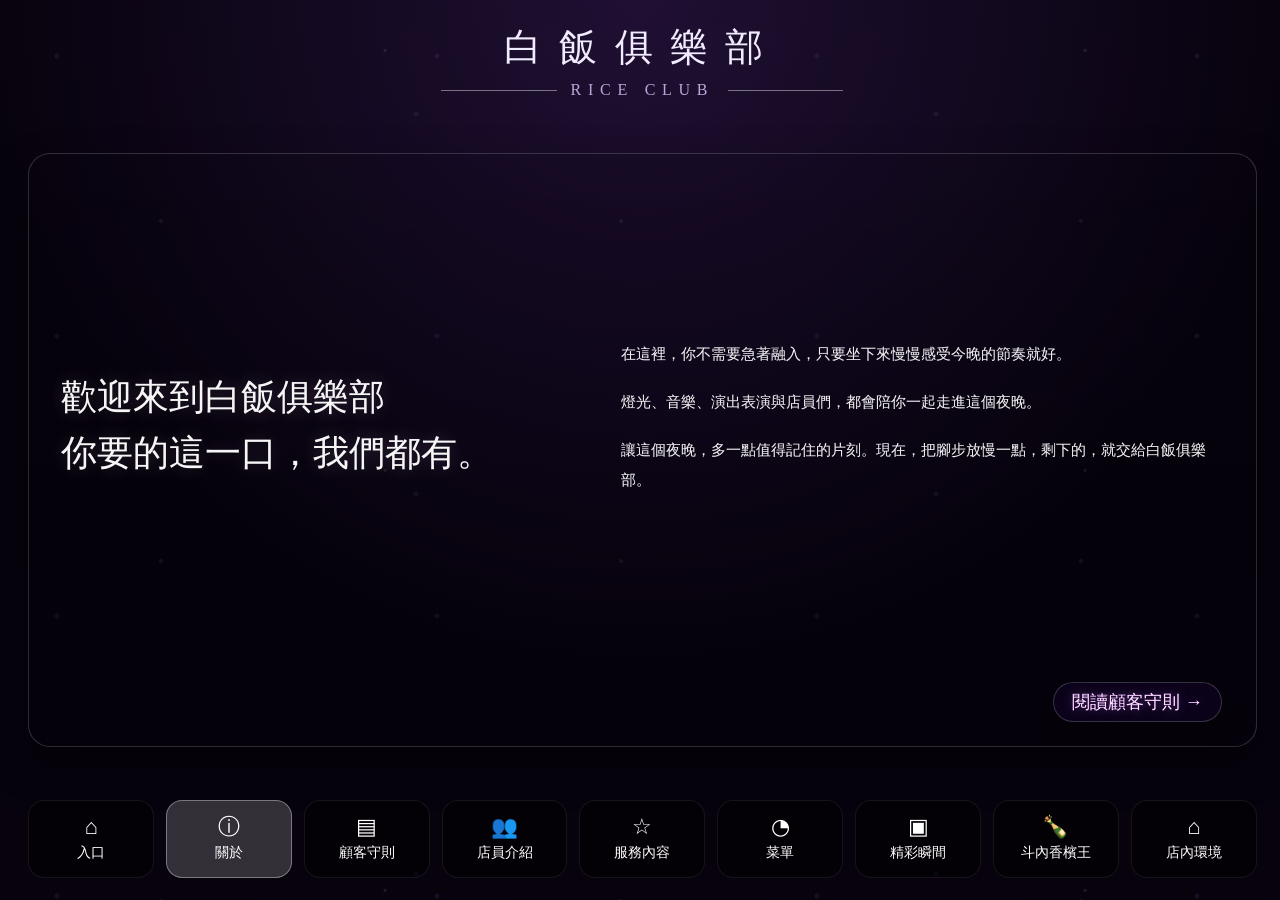
==== commit 783e3ca9: "Add files via upload" ====
--- a/about.html
+++ b/about.html
@@ -1,30 +1,56 @@
 <!doctype html>
 <html lang="zh-Hant">
-<head><meta charset="utf-8"><meta name="viewport" content="width=device-width, initial-scale=1"><title>關於｜白飯俱樂部</title><link rel="stylesheet" href="style.css"></head>
-<body class="page"><div class="page-shell">
-<header class="site-header"><h1 class="brand-cn">白飯俱樂部</h1><div class="brand-en-wrap"><span class="brand-line"></span><span class="brand-en">RICE CLUB</span><span class="brand-line"></span></div></header>
-<main class="main-frame">
-<section class="showcase" style="background-image:url('assets/about-bg.png')">
-<div class="content-overlay about-split">
-  <div class="about-left">
-    <h2 class="about-welcome">歡迎來到白飯俱樂部<br>你要的這一口，我們都有。</h2>
+<head>
+  <meta charset="utf-8">
+  <meta name="viewport" content="width=device-width, initial-scale=1">
+  <title>關於｜白飯俱樂部</title>
+  <link rel="stylesheet" href="style.css">
+</head>
+<body class="page page-about">
+  <div class="page-shell">
+    <header class="site-header">
+      <h1 class="brand-cn">白飯俱樂部</h1>
+      <div class="brand-en-wrap"><span class="brand-line"></span><span class="brand-en">RICE CLUB</span><span class="brand-line"></span></div>
+    </header>
+    <main class="main-frame">
+      <section class="showcase about-showcase" style="background-image:url('assets/about-bg.svg')">
+        
+        <div class="content-overlay about-layout">
+          <div class="about-left">
+            <p class="about-intro">歡迎來到白飯俱樂部<br>你要的這一口，我們都有。</p>
+          </div>
+          <div class="about-right">
+            <p>在這裡，你不需要急著融入，只要坐下來慢慢感受今晚的節奏就好。</p>
+            <p>燈光、音樂、演出表演與店員們，都會陪你一起走進這個夜晚。</p>
+            <p>讓這個夜晚，多一點值得記住的片刻。現在，把腳步放慢一點，剩下的，就交給白飯俱樂部。</p>
+          </div>
+          <a class="callout-link" href="rules.html">閱讀顧客守則 →</a>
+        </div>
+      </section>
+    </main>
+    <nav class="bottom-nav">
+      <a class="nav-btn" href="index.html"><span class="nav-icon">⌂</span><span class="nav-label">入口</span></a>
+      <a class="nav-btn active" href="about.html"><span class="nav-icon">ⓘ</span><span class="nav-label">關於</span></a>
+      <a class="nav-btn" href="rules.html"><span class="nav-icon">▤</span><span class="nav-label">顧客守則</span></a>
+      <a class="nav-btn" href="staff.html"><span class="nav-icon">👥</span><span class="nav-label">店員介紹</span></a>
+      <a class="nav-btn" href="services.html"><span class="nav-icon">☆</span><span class="nav-label">服務內容</span></a>
+      <a class="nav-btn" href="menu.html"><span class="nav-icon">◔</span><span class="nav-label">菜單</span></a>
+      <a class="nav-btn" href="gallery.html"><span class="nav-icon">▣</span><span class="nav-label">精彩瞬間</span></a>
+      <a class="nav-btn" href="ranking.html"><span class="nav-icon">🍾</span><span class="nav-label">斗內香檳王</span></a>
+      <a class="nav-btn" href="environment.html"><span class="nav-icon">⌂</span><span class="nav-label">店內環境</span></a>
+    </nav>
   </div>
-  <div class="about-right">
-    <p>這一頁改成和原站近似的左右分欄形式，保留大幅留白與沉靜的文字節奏，不再加厚重底板。</p>
-    <p>你可以直接替換背景圖與文字，維持首頁到內頁的同一套紫夜視覺，同時避免在 100% 縮放下變成長頁。</p>
-    <p>如果網站主後續想精修文案，這一欄也能安全增加或刪減，不會讓右下角的下一頁按鈕跑位。</p>
+  <div class="lightbox" id="lightbox" hidden>
+    <button class="lightbox-backdrop" data-close-lightbox aria-label="關閉"></button>
+    <div class="lightbox-dialog" role="dialog" aria-modal="true" aria-labelledby="lightbox-title">
+      <button class="lightbox-close" type="button" data-close-lightbox aria-label="關閉">×</button>
+      <img id="lightbox-image" alt="">
+      <div class="lightbox-copy">
+        <h3 id="lightbox-title"></h3>
+        <p id="lightbox-desc"></p>
+      </div>
+    </div>
   </div>
-  <a class="callout-link" href="rules.html">閱讀顧客守則 →</a>
-</div>
-</section></main>
-<nav class="bottom-nav">
-<a class="nav-btn" href="index.html"><span class="nav-icon">⌂</span><span class="nav-label">入口</span></a>
-<a class="nav-btn active" href="about.html"><span class="nav-icon">ⓘ</span><span class="nav-label">關於</span></a>
-<a class="nav-btn" href="rules.html"><span class="nav-icon">▤</span><span class="nav-label">顧客守則</span></a>
-<a class="nav-btn" href="staff.html"><span class="nav-icon">👥</span><span class="nav-label">店員介紹</span></a>
-<a class="nav-btn" href="services.html"><span class="nav-icon">☆</span><span class="nav-label">服務內容</span></a>
-<a class="nav-btn" href="menu.html"><span class="nav-icon">◔</span><span class="nav-label">菜單</span></a>
-<a class="nav-btn" href="gallery.html"><span class="nav-icon">▣</span><span class="nav-label">精彩瞬間</span></a>
-<a class="nav-btn" href="ranking.html"><span class="nav-icon">🍾</span><span class="nav-label">斗內香檳王</span></a>
-<a class="nav-btn" href="environment.html"><span class="nav-icon">⌘</span><span class="nav-label">店內環境</span></a>
-</nav></div></body></html>
+  <script src="script.js"></script>
+</body>
+</html>
--- a/style.css
+++ b/style.css
@@ -1,174 +1,87 @@
+
 :root {
   --bg: #07030f;
-  --bg-2: #120720;
-  --panel: rgba(20, 12, 38, 0.48);
-  --panel-strong: rgba(32, 20, 60, 0.58);
-  --line: rgba(255,255,255,0.14);
-  --line-strong: rgba(255,255,255,0.24);
-  --text: #f5efff;
-  --muted: #d0c1ec;
-  --accent: #e4a7ff;
-  --accent-2: #ffe8ff;
-  --shadow: 0 18px 40px rgba(0,0,0,0.35);
-  --radius: 26px;
-  --nav-bg: rgba(4,4,10,0.62);
+  --text: #f1ebff;
+  --muted: #b8a8d9;
+  --line: rgba(255,255,255,0.16);
+  --panel: rgba(10,7,20,0.55);
+  --panel-strong: rgba(24,14,42,0.62);
+  --accent: #efc6ff;
+  --nav-bg: rgba(0,0,0,0.52);
   --nav-active: rgba(255,255,255,0.18);
-}
-
+  --shadow: 0 18px 40px rgba(0,0,0,0.38);
+  --radius: 22px;
+}
 * { box-sizing: border-box; }
 html, body { height: 100%; margin: 0; }
 body {
   font-family: "Noto Sans TC", "Microsoft JhengHei", sans-serif;
   color: var(--text);
-  background:
-    radial-gradient(circle at top, rgba(93, 53, 162, 0.55), transparent 42%),
-    radial-gradient(circle at bottom, rgba(18, 8, 40, 0.85), transparent 36%),
-    linear-gradient(180deg, #14081f 0%, #08030e 100%);
-}
-body.page {
-  min-height: 100vh;
-  overflow: hidden;
-}
-
+  background: radial-gradient(circle at top, #26133d 0%, #08030e 60%);
+}
+body.page { min-height: 100vh; overflow: hidden; }
 .page-shell {
-  position: relative;
   height: 100vh;
   display: grid;
   grid-template-rows: auto 1fr auto;
   gap: 14px;
-  padding: 18px 26px 20px;
-}
-
+  padding: 18px 28px 22px;
+  position: relative;
+}
 .page-shell::before {
   content: "";
   position: fixed;
   inset: 0;
-  background: linear-gradient(180deg, rgba(5,2,9,0.10), rgba(5,2,9,0.16));
-  pointer-events: none;
+  background: linear-gradient(180deg, rgba(5,2,9,0.18), rgba(5,2,9,0.12));
   z-index: -2;
 }
-
 .page-shell::after {
   content: "";
   position: fixed;
   inset: 0;
   background-image:
-    radial-gradient(circle at 12% 18%, rgba(255,255,255,0.11) 0 1.2px, transparent 2.2px),
-    radial-gradient(circle at 80% 24%, rgba(221,188,255,0.12) 0 1.4px, transparent 2.4px),
-    radial-gradient(circle at 64% 78%, rgba(255,255,255,0.08) 0 1px, transparent 2px);
-  background-size: 420px 280px, 520px 340px, 660px 420px;
-  opacity: .5;
+    radial-gradient(circle at 15% 20%, rgba(160,120,255,0.18) 0 2px, transparent 3px),
+    radial-gradient(circle at 35% 65%, rgba(255,255,255,0.12) 0 1.5px, transparent 2.5px),
+    radial-gradient(circle at 80% 30%, rgba(120,170,255,0.17) 0 2px, transparent 3px),
+    radial-gradient(circle at 55% 12%, rgba(255,255,255,0.18) 0 1px, transparent 2px);
+  background-size: 380px 280px, 460px 340px, 520px 380px, 700px 420px;
+  opacity: .55;
+  z-index: -1;
   pointer-events: none;
-  z-index: -1;
-}
-
-.site-header {
-  text-align: center;
-  padding-top: 4px;
-}
-
+}
+.site-header { text-align: center; padding-top: 4px; }
 .brand-cn {
   margin: 0;
   font-family: Georgia, serif;
+  font-size: clamp(1.8rem, 3vw, 3.4rem);
+  letter-spacing: .45em;
   font-weight: 500;
-  font-size: clamp(1.8rem, 3vw, 3.25rem);
-  letter-spacing: .42em;
-}
-
-.brand-en-wrap {
-  display: inline-flex;
-  align-items: center;
-  gap: 14px;
-  margin-top: 8px;
-}
-
-.brand-line {
-  width: clamp(78px, 8vw, 150px);
-  height: 1px;
-  background: rgba(255,255,255,0.4);
-}
-
-.brand-en {
-  font-family: Georgia, serif;
-  color: var(--muted);
-  letter-spacing: .38em;
-  font-size: clamp(.8rem, 1.1vw, .98rem);
-}
-
-.main-frame {
-  min-height: 0;
-  display: grid;
-  place-items: center;
-}
-
+}
+.brand-en-wrap { display: inline-flex; align-items: center; gap: 14px; margin-top: 8px; }
+.brand-line { width: clamp(84px, 9vw, 160px); height: 1px; background: rgba(255,255,255,0.42); }
+.brand-en { color: var(--muted); letter-spacing: .42em; font-family: Georgia, serif; }
+.main-frame { display: grid; place-items: center; min-height: 0; }
 .showcase {
+  width: min(1500px, 96vw);
+  height: min(66vh, 760px);
   position: relative;
-  width: min(1500px, 96vw);
-  height: min(67vh, 760px);
   overflow: hidden;
   border-radius: var(--radius);
   border: 1px solid var(--line);
   box-shadow: var(--shadow);
-  background-color: rgba(8,4,15,0.66);
   background-size: cover;
   background-position: center;
   background-repeat: no-repeat;
-}
-
+  filter: brightness(1.12) contrast(1.05);
+}
 .showcase::before {
   content: "";
   position: absolute;
   inset: 0;
-  background: linear-gradient(180deg, rgba(10, 4, 18, 0.10), rgba(10, 4, 18, 0.20));
+  background: linear-gradient(to bottom, rgba(4,2,10,0.10), rgba(4,2,10,0.18));
   pointer-events: none;
 }
-
-.content-overlay {
-  position: absolute;
-  inset: 0;
-  padding: 30px;
-}
-
-.page-tag {
-  position: absolute;
-  top: 18px;
-  left: 18px;
-  padding: 8px 14px;
-  border-radius: 999px;
-  background: rgba(0,0,0,0.38);
-  border: 1px solid rgba(255,255,255,0.12);
-  color: #f0ddff;
-  font-size: .9rem;
-  letter-spacing: .12em;
-}
-
-.hero-layout {
-  display: grid;
-  place-items: center;
-  height: 100%;
-  text-align: center;
-}
-
-.hero-copy {
-  max-width: 880px;
-}
-
-.hero-copy .lead {
-  margin: 0;
-  font-size: clamp(1.8rem, 3.4vw, 3.25rem);
-  letter-spacing: .15em;
-  color: #f1d2ff;
-  text-shadow: 0 0 18px rgba(211,141,255,0.25);
-}
-
-.hero-copy .sublead {
-  margin: 14px auto 0;
-  max-width: 760px;
-  font-size: clamp(.95rem, 1.2vw, 1.1rem);
-  line-height: 1.8;
-  color: rgba(255,255,255,0.88);
-}
-
+.content-overlay { position: absolute; inset: 0; padding: 30px; }
 .callout-link {
   position: absolute;
   right: 34px;
@@ -177,115 +90,85 @@
   display: inline-flex;
   align-items: center;
   justify-content: center;
-  min-height: 42px;
   padding: 10px 18px;
   border-radius: 999px;
-  background: rgba(24, 12, 42, 0.54);
+  background: rgba(20,10,38,0.58);
   border: 1px solid rgba(255,255,255,0.16);
-  box-shadow: 0 10px 24px rgba(0,0,0,0.22);
   color: #f1c8ff;
   text-decoration: none;
-  font-size: 17px;
+  font-size: 18px;
   line-height: 1;
+  box-shadow: 0 10px 24px rgba(0,0,0,0.22);
   text-shadow: 0 0 12px rgba(224,153,255,0.35);
 }
-
-.callout-link:hover {
-  background: rgba(48, 21, 72, 0.62);
-}
-
+.callout-link:hover { background: rgba(45, 18, 60, 0.55); }
 .bottom-nav {
   width: min(1500px, 96vw);
   margin: 0 auto;
   display: grid;
-  grid-template-columns: repeat(9, 1fr);
+  grid-template-columns: repeat(9, minmax(0, 1fr));
   gap: 12px;
 }
-
 .nav-btn {
   display: flex;
   flex-direction: column;
   align-items: center;
   justify-content: center;
-  min-height: 76px;
+  min-height: 78px;
   padding: 8px;
   border-radius: 16px;
   background: var(--nav-bg);
   border: 1px solid rgba(255,255,255,0.08);
+  color: #fff;
   text-decoration: none;
-  color: #fff;
   text-align: center;
 }
-
-.nav-btn:hover {
-  transform: translateY(-1px);
-  background: rgba(22,22,35,.72);
-}
-
+.nav-btn:hover { transform: translateY(-1px); }
 .nav-btn.active {
   background: var(--nav-active);
-  border-color: rgba(255,255,255,0.34);
-}
-
-.nav-icon {
-  font-size: 1.35rem;
-  line-height: 1;
-  margin-bottom: 6px;
-}
-
-.nav-label {
-  font-size: .88rem;
-  letter-spacing: .04em;
-}
-
-/* generic panels */
-.glass-panel {
-  background: var(--panel);
-  border: 1px solid rgba(255,255,255,0.12);
-  backdrop-filter: blur(6px);
-  box-shadow: 0 14px 30px rgba(0,0,0,0.18);
-}
-
-/* about */
-.about-split {
+  border-color: rgba(255,255,255,0.36);
+}
+.nav-icon { font-size: 1.35rem; line-height: 1; margin-bottom: 6px; }
+.nav-label { font-size: .9rem; }
+.index-layout { display: grid; place-items: center; }
+.entry-link {
+  color: #efcafc;
+  text-decoration: none;
+  font-size: clamp(1.8rem, 4vw, 4rem);
+  letter-spacing: .16em;
+  text-shadow: 0 0 18px rgba(211,141,255,0.28);
+  padding: 24px 30px;
+  border-radius: 24px;
+  background: rgba(8,6,18,0.08);
+  transition: transform .2s ease, text-shadow .2s ease;
+}
+.entry-link:hover {
+  transform: translateY(-2px) scale(1.01);
+  text-shadow: 0 0 24px rgba(239,202,252,0.5);
+}
+.about-layout {
+  height: 100%;
   display: grid;
   grid-template-columns: 1fr 1.15fr;
+  align-items: center;
   gap: 72px;
-  align-items: center;
-  height: 100%;
-  padding: 34px 72px 28px;
-}
-
-.about-left,
-.about-right {
-  background: transparent;
-}
-
-.about-welcome {
+  padding: 36px 72px 28px;
+}
+.about-intro {
   margin: 0;
-  font-size: clamp(27px, 2.8vw, 44px);
+  font-size: clamp(26px, 2.8vw, 44px);
   line-height: 1.55;
   font-weight: 500;
   color: rgba(255,255,255,0.96);
-  text-shadow: 0 0 18px rgba(255, 215, 255, 0.18);
-}
-
+  text-shadow: 0 0 18px rgba(255,215,255,0.18);
+}
 .about-right {
   color: rgba(255,255,255,0.92);
-  font-size: clamp(15px, 1.03vw, 20px);
-  line-height: 1.95;
-}
-
-.about-right p {
-  margin: 0 0 16px;
-}
-
-/* rules */
-.rules-layout {
-  position: relative;
-  height: 100%;
-}
-
+  font-size: clamp(15px, 1.05vw, 21px);
+  line-height: 2;
+}
+.about-right p { margin: 0 0 18px; }
+.rules-layout { position: relative; height: 100%; }
 .rules-panel-fit {
   position: absolute;
   top: 50%;
@@ -295,297 +178,221 @@
   padding: 20px 24px 18px;
   border-radius: 26px;
   background: var(--panel-strong);
-  border: 1px solid rgba(255,255,255,0.1);
+  border: 1px solid rgba(255,255,255,0.10);
   backdrop-filter: blur(4px);
   color: rgba(255,255,255,0.94);
   box-shadow: 0 12px 28px rgba(0,0,0,0.20);
   overflow: hidden;
 }
-
 .rules-title {
   margin: 0 0 12px;
   text-align: center;
   font-size: 22px;
   font-weight: 500;
-  letter-spacing: 0.08em;
-}
-
-.rules-panel-fit ul {
-  margin: 0;
-  padding-left: 18px;
-}
-
-.rules-panel-fit li {
-  margin-bottom: 4px;
-  font-size: 13px;
-  line-height: 1.55;
-}
-
-.rules-layout .callout-link {
-  right: 28px;
-  bottom: 22px;
-}
-
-/* staff */
-.staff-layout {
+  letter-spacing: .08em;
+}
+.rules-panel-fit ul { margin: 0; padding-left: 18px; }
+.rules-panel-fit li { margin-bottom: 4px; font-size: 13px; line-height: 1.55; }
+.staff-layout { position: relative; height: 100%; }
+.staff-grid {
+  position: absolute;
+  inset: 24px 26px 96px;
+  display: grid;
+  grid-template-columns: 1.15fr repeat(4, 1fr) 1fr;
+  grid-template-rows: repeat(4, 1fr);
+  gap: 10px;
+}
+.staff-card {
+  appearance: none;
+  border: 1px solid rgba(255,255,255,0.10);
+  background: rgba(255,255,255,0.04);
+  border-radius: 4px;
+  overflow: hidden;
+  padding: 0;
   position: relative;
+  cursor: pointer;
+  display: flex;
+  flex-direction: column;
+}
+.staff-card img { width: 100%; height: calc(100% - 34px); object-fit: cover; display: block; }
+.staff-name {
+  display: block;
+  min-height: 34px;
+  padding: 6px 8px;
+  text-align: center;
+  background: rgba(7,4,15,0.82);
+  color: #f2ebff;
+  font-size: 14px;
+}
+.staff-feature { grid-row: span 2; }
+.staff-coming {
+  align-items: center;
+  justify-content: center;
+  color: rgba(255,255,255,0.42);
+  font-size: 20px;
+  background: rgba(255,255,255,0.03);
+}
+.staff-coming span { padding: 8px; }
+.services-layout {
   height: 100%;
-  padding: 24px 34px 18px;
-}
-
-.staff-grid {
-  display: grid;
-  grid-template-columns: repeat(5, 1fr);
-  grid-auto-rows: minmax(95px, 1fr);
+  display: grid;
+  grid-template-columns: 1fr 1.1fr;
+  gap: 34px;
+  align-items: center;
+}
+.services-copy {
+  padding: 22px 18px 22px 34px;
+  color: rgba(255,255,255,0.94);
+  font-size: 1.05rem;
+  line-height: 1.95;
+}
+.services-gallery {
+  display: grid;
+  grid-template-columns: 1fr 1fr;
+  gap: 12px;
+  padding-right: 34px;
+}
+.media-card, .menu-main, .menu-card, .ranking-image {
+  appearance: none;
+  border: 1px solid rgba(255,255,255,0.12);
+  background: rgba(255,255,255,0.04);
+  border-radius: 6px;
+  padding: 0;
+  overflow: hidden;
+  cursor: pointer;
+}
+.media-card img, .menu-main img, .menu-card img, .ranking-image img {
+  width: 100%; height: 100%; object-fit: cover; display: block;
+}
+.media-card.wide { grid-column: span 2; }
+.gallery-layout { height: 100%; }
+.gallery-grid {
+  position: absolute;
+  inset: 28px 28px 96px;
+  display: grid;
+  grid-template-columns: 1fr 1.2fr 1fr;
+  grid-template-rows: 1fr 1fr;
   gap: 10px;
-  height: calc(100% - 64px);
-}
-
-.staff-card {
-  position: relative;
-  overflow: hidden;
-  border-radius: 4px;
-  background: rgba(255,255,255,0.05);
-  border: 1px solid rgba(255,255,255,0.10);
-}
-
-.staff-card img {
+}
+.gallery-grid .tall { grid-row: span 2; }
+.menu-layout {
+  height: 100%;
+  display: grid;
+  grid-template-columns: 1.06fr 1fr;
+  gap: 18px;
+  padding: 8px 14px 70px;
+  align-items: stretch;
+}
+.menu-main { height: 100%; }
+.menu-side {
+  display: grid;
+  grid-template-columns: repeat(3, 1fr);
+  grid-template-rows: repeat(2, 1fr);
+  gap: 10px;
+}
+.ranking-layout {
+  height: 100%;
+  display: grid;
+  place-items: center;
+  padding-bottom: 70px;
+}
+.ranking-image {
+  width: min(920px, 74%);
+  height: min(62vh, 540px);
+}
+.environment-layout { height: 100%; }
+.environment-grid {
+  position: absolute;
+  inset: 24px 26px 96px;
+  display: grid;
+  grid-template-columns: repeat(3, 1fr);
+  grid-template-rows: repeat(2, 1fr);
+  gap: 12px;
+}
+.lightbox[hidden] { display: none; }
+.lightbox {
+  position: fixed;
+  inset: 0;
+  z-index: 100;
+}
+.lightbox-backdrop {
+  position: absolute;
+  inset: 0;
+  border: 0;
+  background: rgba(0,0,0,0.76);
+}
+.lightbox-dialog {
+  position: absolute;
+  inset: 50% auto auto 50%;
+  transform: translate(-50%, -50%);
+  width: min(1000px, 88vw);
+  max-height: 88vh;
+  background: rgba(14,10,24,0.96);
+  border: 1px solid rgba(255,255,255,0.16);
+  border-radius: 24px;
+  box-shadow: 0 24px 60px rgba(0,0,0,0.48);
+  padding: 18px;
+  display: grid;
+  grid-template-columns: 1.35fr .9fr;
+  gap: 18px;
+}
+.lightbox-dialog img {
   width: 100%;
-  height: 100%;
-  object-fit: cover;
-  display: block;
-}
-
-.staff-card-lg {
-  grid-row: span 2;
-}
-
-.staff-card.placeholder {
+  max-height: calc(88vh - 36px);
+  object-fit: contain;
+  background: rgba(255,255,255,0.03);
+  border-radius: 16px;
+}
+.lightbox-copy {
   display: flex;
-  align-items: center;
+  flex-direction: column;
   justify-content: center;
-  color: rgba(255,255,255,0.35);
-  font-size: 18px;
-  letter-spacing: 0.03em;
-  background: rgba(255,255,255,0.04);
-}
-
-/* services / menu / gallery / ranking / environment */
-.content-board {
-  position: absolute;
-  inset: 26px 28px 72px;
-  display: grid;
-  align-items: center;
-}
-
-.panel-stack {
-  display: grid;
-  gap: 14px;
-}
-
-.board-card {
-  padding: 18px 20px;
-  border-radius: 24px;
-  background: rgba(24, 12, 42, 0.54);
-  border: 1px solid rgba(255,255,255,0.12);
-  backdrop-filter: blur(6px);
-}
-
-.board-card h2,
-.board-card h3 {
-  margin: 0 0 10px;
-  font-weight: 500;
-  letter-spacing: .08em;
-}
-
-.board-card p,
-.board-card li {
-  margin: 0;
-  line-height: 1.75;
-  color: rgba(255,255,255,0.9);
-}
-
-.split-board {
-  display: grid;
-  grid-template-columns: 1.1fr 1fr;
-  gap: 18px;
-}
-
-.grid-gallery {
-  display: grid;
-  grid-template-columns: repeat(4, 1fr);
-  gap: 10px;
-  height: 100%;
-}
-
-.gallery-tile {
-  min-height: 110px;
-  border-radius: 6px;
-  overflow: hidden;
+  color: rgba(255,255,255,0.94);
+}
+.lightbox-copy h3 { margin: 0 0 12px; font-size: 1.8rem; }
+.lightbox-copy p { margin: 0; line-height: 1.9; }
+.lightbox-close {
+  position: absolute;
+  top: 10px;
+  right: 12px;
+  width: 38px;
+  height: 38px;
+  border-radius: 50%;
+  border: 1px solid rgba(255,255,255,0.18);
   background: rgba(255,255,255,0.06);
-  border: 1px solid rgba(255,255,255,0.1);
-}
-
-.gallery-tile img {
-  width: 100%;
-  height: 100%;
-  object-fit: cover;
-  display: block;
-}
-
-.ranking-list {
-  display: grid;
-  gap: 10px;
-}
-
-.ranking-item {
-  display: grid;
-  grid-template-columns: 64px 1fr auto;
-  gap: 16px;
-  align-items: center;
-  padding: 12px 14px;
-  border-radius: 18px;
-  background: rgba(255,255,255,0.06);
-  border: 1px solid rgba(255,255,255,0.10);
-}
-
-.rank-num {
-  font-size: 28px;
-  font-family: Georgia, serif;
-  color: #ffdca8;
-  text-align: center;
-}
-
-.rank-name {
-  font-size: 18px;
-}
-
-.rank-amount {
-  color: #ffe9c8;
-}
-
-.environment-grid {
-  display: grid;
-  grid-template-columns: 1.4fr 1fr 1fr;
-  gap: 10px;
-  height: 100%;
-}
-
-.environment-grid .gallery-tile.tall {
-  grid-row: span 2;
-}
-
-/* responsive */
-@media (max-width: 1200px) {
-  .callout-link {
-    right: 24px;
-    bottom: 20px;
-    font-size: 15px;
-    padding: 9px 16px;
-  }
-
-  .about-split {
-    gap: 32px;
-    padding: 24px 32px 20px;
-  }
-
-  .staff-layout {
-    padding: 20px 24px 18px;
-  }
-
-  .rules-panel-fit {
-    width: min(720px, 90%);
-    padding: 18px 20px 16px;
-    transform: translate(-50%, -52%);
-  }
-
-  .rules-title {
-    font-size: 20px;
-    margin-bottom: 10px;
-  }
-
-  .rules-panel-fit li {
-    font-size: 12px;
-    line-height: 1.45;
-    margin-bottom: 3px;
-  }
-
-  .bottom-nav {
-    gap: 8px;
-  }
-
-  .split-board {
-    grid-template-columns: 1fr;
-  }
-
-  .grid-gallery {
-    grid-template-columns: repeat(3, 1fr);
-  }
-
-  .environment-grid {
-    grid-template-columns: 1fr 1fr;
-  }
-}
-
+  color: white;
+  font-size: 24px;
+  cursor: pointer;
+}
+@media (max-width: 1280px) {
+  .about-layout { gap: 36px; padding: 24px 32px 72px; }
+  .services-layout { grid-template-columns: 1fr 1fr; gap: 18px; }
+  .services-copy { padding: 10px 0 70px 16px; font-size: .98rem; }
+  .services-gallery { padding-right: 0; }
+  .menu-layout { padding: 8px 8px 70px; }
+  .rules-panel-fit { width: min(720px, 92%); transform: translate(-50%, -52%); }
+}
 @media (max-width: 1180px) {
   body.page { overflow: auto; }
-
-  .showcase {
-    height: auto;
-    min-height: 70vh;
-  }
-
-  .bottom-nav {
-    grid-template-columns: repeat(3, 1fr);
-  }
-}
-
+  .page-shell { height: auto; min-height: 100vh; }
+  .showcase { height: auto; min-height: 70vh; }
+  .bottom-nav { grid-template-columns: repeat(3, 1fr); }
+  .lightbox-dialog { grid-template-columns: 1fr; width: min(92vw, 760px); }
+}
 @media (max-width: 760px) {
-  .page-shell {
-    padding: 14px;
-    gap: 12px;
-    height: auto;
-    min-height: 100vh;
-  }
-
-  .showcase {
-    width: 100%;
-    min-height: 62vh;
-  }
-
-  .content-overlay,
-  .content-board {
-    padding: 18px;
-    inset: 18px 18px 68px;
-  }
-
-  .bottom-nav {
-    width: 100%;
-    gap: 8px;
-  }
-
-  .nav-btn {
-    min-height: 64px;
-  }
-
-  .nav-icon {
-    font-size: 1.2rem;
-    margin-bottom: 6px;
-  }
-
-  .nav-label {
-    font-size: 0.82rem;
-  }
-
-  .page-tag,
-  .replace-box {
-    display: none;
-  }
-
-  .about-split,
-  .staff-grid,
-  .grid-gallery,
-  .environment-grid {
-    grid-template-columns: 1fr 1fr;
-  }
-}
+  .page-shell { padding: 14px; gap: 12px; }
+  .showcase { width: 100%; min-height: 72vh; }
+  .content-overlay { padding: 18px; }
+  .bottom-nav { width: 100%; gap: 8px; }
+  .nav-btn { min-height: 64px; }
+  .nav-icon { font-size: 1.2rem; margin-bottom: 6px; }
+  .nav-label { font-size: .82rem; }
+  .callout-link { right: 18px; bottom: 18px; font-size: 15px; }
+  .about-layout, .services-layout, .menu-layout { grid-template-columns: 1fr; }
+  .staff-grid { position: static; inset: auto; grid-template-columns: repeat(2,1fr); grid-template-rows: none; margin-bottom: 74px; }
+  .staff-feature { grid-row: span 1; }
+  .gallery-grid, .environment-grid { position: static; inset: auto; grid-template-columns: 1fr 1fr; margin-bottom: 74px; }
+  .gallery-grid .tall { grid-row: span 1; }
+  .menu-side { grid-template-columns: 1fr 1fr; grid-template-rows: none; }
+  .ranking-image { width: 100%; height: auto; }
+}
